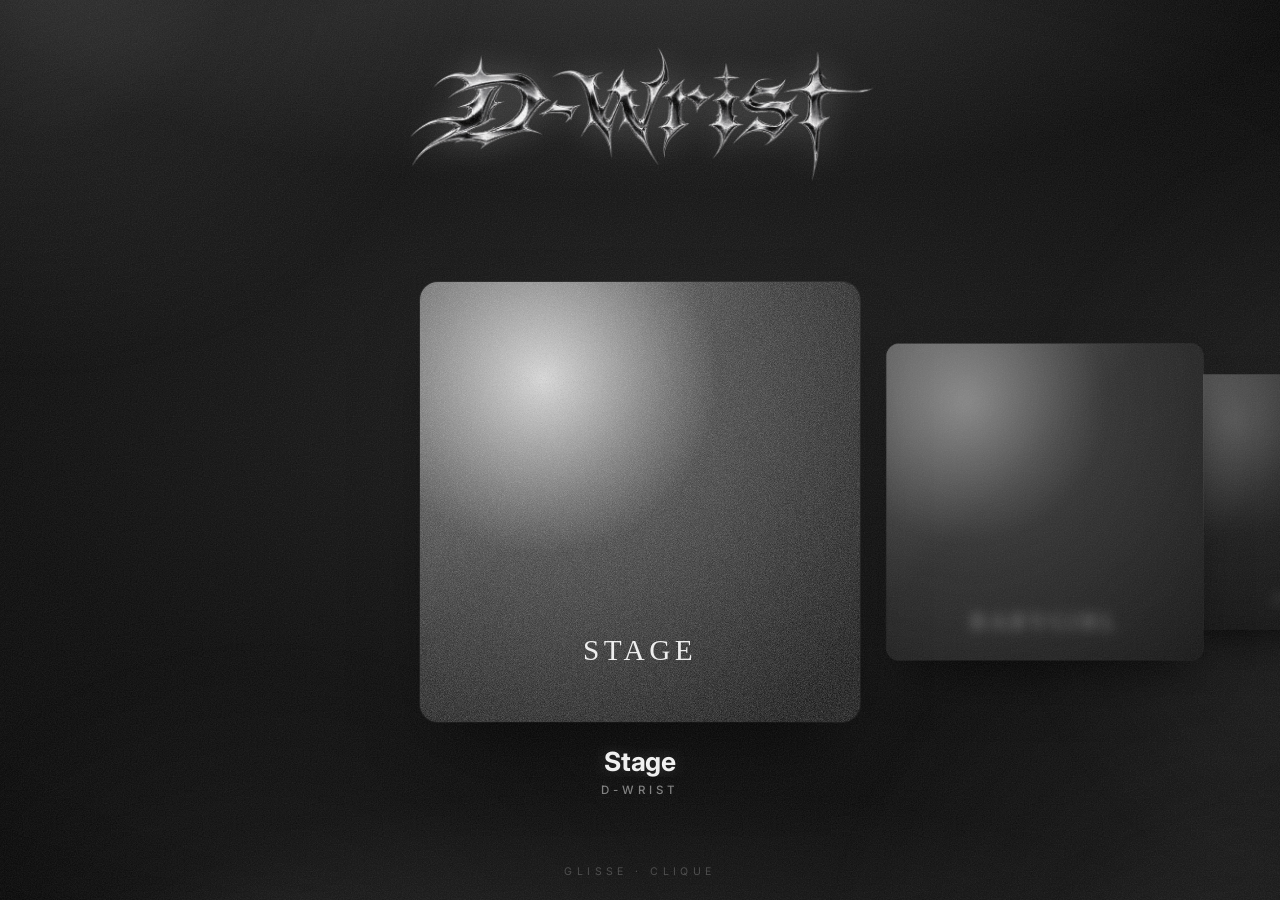
==== index.html @ cf355183 "Site D-wrist : bibliothèque musicale + studio paroles - Carrousel de covers (swipe, drag, molette, c" ====
<!DOCTYPE html>
<html lang="fr">
<head>
  <meta charset="UTF-8">
  <meta name="viewport" content="width=device-width, initial-scale=1, viewport-fit=cover">
  <meta name="theme-color" content="#060606">
  <meta name="description" content="D-wrist — bibliothèque de morceaux.">
  <title>D-wrist</title>

  <!-- Polices : Inter (texte courant) + UnifrakturMaguntia (logo gothique) -->
  <link rel="preconnect" href="https://fonts.googleapis.com">
  <link rel="preconnect" href="https://fonts.gstatic.com" crossorigin>
  <link href="https://fonts.googleapis.com/css2?family=Inter:wght@400;500;600;700;800&family=UnifrakturMaguntia&display=swap" rel="stylesheet">

  <link rel="stylesheet" href="style.css">
</head>
<body>

  <!-- ===== Couches d'ambiance (décor, non interactives) ===== -->
  <div class="ambiance" aria-hidden="true">
    <div class="light light--1"></div>
    <div class="light light--2"></div>
    <div class="light light--3"></div>
    <div class="light light--4"></div>
  </div>
  <!-- Fond flouté de la cover en cours (visible sur la page musique) -->
  <div class="backdrop" aria-hidden="true"><img id="backdropImg" alt=""></div>

  <!-- ===== Vue ACCUEIL : logo + carrousel ===== -->
  <main id="home" class="view view--home">
    <header class="logo">
      <a href="#" class="logo-link" aria-label="D-wrist — accueil">
        <!-- Si assets/logo.png existe, il s'affiche et remplace le texte.
             Sinon l'image se supprime d'elle-même et le texte chromé reste. -->
        <img class="logo-img" src="assets/logo.png" alt="D-wrist"
             onload="this.closest('.logo').classList.add('has-img')"
             onerror="this.remove()">
        <span class="logo-text" data-text="D-wrist">D-wrist</span>
      </a>
    </header>

    <section class="carousel" id="carousel" tabindex="0"
             aria-roledescription="carrousel" aria-label="Morceaux de D-wrist">
      <div class="carousel-track" id="carouselTrack"></div>
    </section>

    <div class="caption" id="caption" aria-live="polite">
      <h2 class="caption-title" id="captionTitle"></h2>
      <p class="caption-artist" id="captionArtist">D-wrist</p>
    </div>

    <p class="hint" id="hint">glisse&nbsp;·&nbsp;clique</p>
  </main>

  <!-- ===== Vue MUSIQUE : lecteur + paroles ===== -->
  <section id="player" class="view view--player" aria-label="Lecteur" hidden>
    <header class="topbar">
      <button class="back-btn" id="backBtn" type="button" aria-label="Retour à la bibliothèque">
        <svg viewBox="0 0 24 24" aria-hidden="true"><path d="M15 5l-7 7 7 7"/></svg>
      </button>
      <div class="now" id="playerHead">
        <img class="player-cover" id="playerCover" alt="">
        <h1 class="now-text" id="playerMeta">
          <span class="now-title" id="playerTitle"></span>
          <span class="now-sep">&nbsp;—&nbsp;</span>
          <span class="now-artist" id="playerArtist">D-wrist</span>
        </h1>
      </div>
    </header>

    <div class="lyrics" id="lyrics">
      <div class="lyrics-inner" id="lyricsInner"></div>
    </div>

    <footer class="controls" id="controls">
      <div class="progress" id="progress" role="slider" tabindex="0"
           aria-label="Position de lecture" aria-valuemin="0" aria-valuemax="100" aria-valuenow="0">
        <div class="progress-rail"><div class="progress-fill" id="progressFill"></div></div>
        <div class="progress-thumb-wrap" id="progressThumb"><span class="progress-thumb"></span></div>
      </div>
      <div class="times">
        <span id="timeCurrent">0:00</span>
        <span id="timeTotal">0:00</span>
      </div>
      <div class="buttons">
        <button class="ctrl" id="prevBtn" type="button" aria-label="Morceau précédent">
          <svg viewBox="0 0 24 24" aria-hidden="true"><path d="M6 5h2.2v14H6z"/><path d="M19 6.3v11.4a1 1 0 0 1-1.55.83l-8.1-5.7a1.04 1.04 0 0 1 0-1.66l8.1-5.7A1 1 0 0 1 19 6.3z"/></svg>
        </button>
        <button class="ctrl ctrl--play" id="playBtn" type="button" aria-label="Lecture">
          <svg class="i-play" viewBox="0 0 24 24" aria-hidden="true"><path d="M8 5.6v12.8a1 1 0 0 0 1.53.85l10.2-6.4a1 1 0 0 0 0-1.7L9.53 4.75A1 1 0 0 0 8 5.6z"/></svg>
          <svg class="i-pause" viewBox="0 0 24 24" aria-hidden="true"><rect x="6" y="5" width="4.2" height="14" rx="1.2"/><rect x="13.8" y="5" width="4.2" height="14" rx="1.2"/></svg>
        </button>
        <button class="ctrl" id="nextBtn" type="button" aria-label="Morceau suivant">
          <svg viewBox="0 0 24 24" aria-hidden="true"><path d="M15.8 5H18v14h-2.2z"/><path d="M5 6.3v11.4a1 1 0 0 0 1.55.83l8.1-5.7a1.04 1.04 0 0 0 0-1.66l-8.1-5.7A1 1 0 0 0 5 6.3z"/></svg>
        </button>
      </div>
    </footer>
  </section>

  <!-- Vignettage + grain argentique par-dessus tout -->
  <div class="vignette" aria-hidden="true"></div>
  <div class="grain" aria-hidden="true"></div>

  <!-- Message temporaire (ex. fichier audio introuvable) -->
  <div class="toast" id="toast" role="status" aria-live="polite"></div>

  <!-- Un seul lecteur audio, qui ne précharge que les métadonnées -->
  <audio id="audio" preload="metadata"></audio>

  <!-- Données d'abord, puis le script principal (pas de fetch : marche en file://) -->
  <script src="tracks.js"></script>
  <script src="script.js"></script>
</body>
</html>
---- style.css ----
/* ==========================================================================
   D-wrist — Feuille de style
   Direction artistique : monochrome, brumeux, lo-fi, surexposé.
   Toutes les animations n'utilisent que transform / opacity (60 fps).
   ========================================================================== */

/* ---------- Variables ---------- */
:root {
  --ease: cubic-bezier(0.22, 1, 0.36, 1);

  --bg: #060606;
  --fg: #f4f4f4;
  --fg-soft: rgba(244, 244, 244, 0.72);
  --muted: rgba(244, 244, 244, 0.5);
  --faint: rgba(244, 244, 244, 0.24);

  --cover-radius: 14px;
  /* Taille et position des covers : recalculées en JS selon l'espace
     réellement libre entre le logo et le bas de l'écran */
  --cover-size: 300px;
  --center-y: 50%;
  --caption-y: calc(50% + 170px);

  --safe-t: env(safe-area-inset-top, 0px);
  --safe-b: env(safe-area-inset-bottom, 0px);
  --safe-l: env(safe-area-inset-left, 0px);
  --safe-r: env(safe-area-inset-right, 0px);

  --font-sans: "Inter", system-ui, -apple-system, "Segoe UI", Roboto, sans-serif;
  --font-goth: "UnifrakturMaguntia", "Old English Text MT", "Times New Roman", serif;
}

/* ---------- Reset ---------- */
*, *::before, *::after { box-sizing: border-box; }
* { margin: 0; padding: 0; }
[hidden] { display: none !important; }

html { background: var(--bg); color-scheme: dark; height: 100%; }

body {
  position: fixed;               /* évite le rebond élastique sur iOS */
  inset: 0;
  overflow: hidden;
  font-family: var(--font-sans);
  color: var(--fg);
  /* Dégradé radial sombre : cœur gris, bords quasi noirs */
  background:
    radial-gradient(120% 90% at 50% 42%, #1d1d1d 0%, #0d0d0d 45%, #040404 100%);
  -webkit-font-smoothing: antialiased;
  -webkit-tap-highlight-color: transparent;
  -webkit-user-select: none;
  user-select: none;
}

button {
  font: inherit;
  color: inherit;
  background: none;
  border: 0;
  cursor: pointer;
}

:focus { outline: none; }
:focus-visible { outline: 1px solid rgba(255, 255, 255, 0.6); outline-offset: 4px; }

/* ==========================================================================
   AMBIANCE : lumières diffuses, fond de cover, vignettage, grain
   ========================================================================== */

.ambiance {
  position: fixed;
  inset: 0;
  z-index: 0;
  overflow: hidden;
  pointer-events: none;
}

/* Voile « surexposé » en haut et en bas, comme une photo brûlée */
.ambiance::before {
  content: "";
  position: absolute;
  inset: 0;
  background:
    radial-gradient(80% 45% at 50% -10%, rgba(255, 255, 255, 0.16), transparent 70%),
    radial-gradient(70% 35% at 50% 112%, rgba(255, 255, 255, 0.09), transparent 70%);
}

/* Taches de lumière blanche sur les bords (dégradés, pas de filtre = léger) */
.light {
  position: absolute;
  width: 70vmax;
  height: 70vmax;
  border-radius: 50%;
  background: radial-gradient(closest-side,
    rgba(255, 255, 255, 0.2),
    rgba(255, 255, 255, 0.06) 45%,
    transparent 100%);
  will-change: transform;
  animation: drift 26s ease-in-out infinite alternate;
}
.light--1 { top: -40vmax; left: -32vmax; }
.light--2 { top: 8%;  right: -46vmax; opacity: 0.75; animation-duration: 32s; animation-delay: -8s; }
.light--3 { bottom: -48vmax; left: -14vmax; opacity: 0.55; animation-duration: 38s; animation-delay: -16s; }
.light--4 { bottom: -42vmax; right: -32vmax; opacity: 0.7; animation-duration: 29s; animation-delay: -4s; }

@keyframes drift {
  0%   { transform: translate3d(0, 0, 0) scale(1); }
  50%  { transform: translate3d(4vmax, 3vmax, 0) scale(1.08); }
  100% { transform: translate3d(-3vmax, 5vmax, 0) scale(0.94); }
}

/* Fond : cover du morceau en cours, en noir & blanc et très floutée */
.backdrop {
  position: fixed;
  inset: -12%;
  z-index: 1;
  opacity: 0;
  pointer-events: none;
  will-change: opacity;
  transition: opacity 1.1s var(--ease);
}
.backdrop img {
  width: 100%;
  height: 100%;
  object-fit: cover;
  filter: grayscale(1) blur(50px) brightness(0.5) contrast(1.2);
}
body.is-player .backdrop { opacity: 0.75; }

/* Vignettage léger */
.vignette {
  position: fixed;
  inset: 0;
  z-index: 45;
  pointer-events: none;
  background: radial-gradient(ellipse 120% 95% at 50% 50%,
    transparent 55%,
    rgba(0, 0, 0, 0.5) 84%,
    rgba(0, 0, 0, 0.85) 100%);
}

/* Grain argentique : bruit SVG feTurbulence en mosaïque, qui « saute »
   de position 10 fois par seconde (transform uniquement). */
.grain {
  position: fixed;
  inset: -160px;
  z-index: 50;
  pointer-events: none;
  opacity: 0.12;
  background-image: url("data:image/svg+xml,%3Csvg xmlns='http://www.w3.org/2000/svg' width='180' height='180'%3E%3Cfilter id='n'%3E%3CfeTurbulence type='fractalNoise' baseFrequency='0.85' numOctaves='3' stitchTiles='stitch'/%3E%3CfeColorMatrix type='saturate' values='0'/%3E%3C/filter%3E%3Crect width='100%25' height='100%25' filter='url(%23n)'/%3E%3C/svg%3E");
  background-size: 180px 180px;
  will-change: transform;
  animation: grain 1s steps(1) infinite;
}

@keyframes grain {
  0%   { transform: translate3d(0, 0, 0); }
  10%  { transform: translate3d(-42px, 28px, 0); }
  20%  { transform: translate3d(61px, -33px, 0); }
  30%  { transform: translate3d(-17px, 71px, 0); }
  40%  { transform: translate3d(88px, 12px, 0); }
  50%  { transform: translate3d(-66px, -54px, 0); }
  60%  { transform: translate3d(23px, 47px, 0); }
  70%  { transform: translate3d(-91px, 6px, 0); }
  80%  { transform: translate3d(39px, -79px, 0); }
  90%  { transform: translate3d(-8px, -21px, 0); }
  100% { transform: translate3d(0, 0, 0); }
}

/* ==========================================================================
   VUES
   ========================================================================== */

.view {
  position: fixed;
  inset: 0;
  z-index: 10;
}

/* ---------- Logo ---------- */
.logo {
  position: absolute;
  top: calc(var(--safe-t) + clamp(14px, 4vh, 44px));
  left: 0;
  right: 0;
  z-index: 3;
  display: flex;
  justify-content: center;
  pointer-events: none;
}

.logo-link {
  display: inline-block;
  pointer-events: auto;
  text-decoration: none;
}

.logo-img {
  display: none;               /* visible seulement une fois chargée */
  width: min(78vw, 480px);     /* logo large (3:1) → on fixe la largeur */
  height: auto;
  max-height: 18vh;           /* petits écrans / paysage : on limite la hauteur */
  object-fit: contain;
  filter: drop-shadow(0 0 16px rgba(255, 255, 255, 0.22));
}
.logo.has-img .logo-img { display: block; }
.logo.has-img .logo-text { display: none; }

/* Texte gothique chromé */
.logo-text {
  position: relative;
  display: inline-block;
  padding: 0 0.08em;
  font-family: var(--font-goth);
  font-size: clamp(2.6rem, min(15vw, 13vh), 6.8rem);
  font-weight: 400;
  line-height: 1.05;
  letter-spacing: 0.01em;
  /* Dégradé métallique : blanc → gris → ligne d'horizon sombre → reflet */
  background: linear-gradient(180deg,
    #ffffff 0%,
    #e9e9e9 20%,
    #9a9a9a 42%,
    #2a2a2a 50%,
    #6f6f6f 56%,
    #d6d6d6 68%,
    #ffffff 80%,
    #8c8c8c 100%);
  -webkit-background-clip: text;
  background-clip: text;
  color: transparent;
  -webkit-text-stroke: 0.6px rgba(255, 255, 255, 0.28);
  /* Lueur blanche + petite ombre portée (filtres statiques) */
  filter:
    drop-shadow(0 0 14px rgba(255, 255, 255, 0.3))
    drop-shadow(0 2px 1px rgba(0, 0, 0, 0.7));
}

/* Reflet lumineux qui balaie le chrome de temps en temps */
.logo-text::after {
  content: attr(data-text);
  position: absolute;
  inset: 0;
  padding: inherit;
  background: linear-gradient(105deg,
    transparent 38%,
    rgba(255, 255, 255, 0.95) 50%,
    transparent 62%);
  background-size: 300% 100%;
  background-position: 150% 0;
  -webkit-background-clip: text;
  background-clip: text;
  color: transparent;
  -webkit-text-stroke: 0;
  animation: shine 7s var(--ease) infinite;
}

@keyframes shine {
  0%, 68% { background-position: 150% 0; }
  100%    { background-position: -50% 0; }
}

/* ---------- Carrousel ---------- */
.carousel {
  position: absolute;
  inset: 0;
  z-index: 2;
  overflow: hidden;
  touch-action: pan-y;         /* on gère le glissement horizontal nous-mêmes */
  cursor: grab;
}
.carousel.is-dragging { cursor: grabbing; }

.carousel-track { position: absolute; inset: 0; }

.c-item {
  position: absolute;
  left: 50%;
  top: var(--center-y);
  width: var(--cover-size);
  height: var(--cover-size);
  margin-left: calc(var(--cover-size) / -2);
  margin-top: calc(var(--cover-size) / -2);
  transform-origin: 50% 50%;
  will-change: transform, opacity;
}

.c-cover {
  position: relative;
  width: 100%;
  height: 100%;
  overflow: hidden;
  border-radius: var(--cover-radius);
  background: #111;
  box-shadow:
    0 40px 70px -30px rgba(0, 0, 0, 0.95),
    0 0 0 1px rgba(255, 255, 255, 0.07);
  transform: translateZ(0);
}

/* Reflet « verre » subtil sur chaque cover */
.c-cover::after {
  content: "";
  position: absolute;
  inset: 0;
  background: linear-gradient(135deg, rgba(255, 255, 255, 0.16), transparent 42%);
  pointer-events: none;
}

.c-img {
  position: absolute;
  inset: 0;
  width: 100%;
  height: 100%;
  object-fit: cover;
  pointer-events: none;
  -webkit-user-drag: none;
}

/* Copie floutée une seule fois (filtre statique) : on joue uniquement
   sur son opacité pour flouter les covers latérales → très fluide. */
.c-img--blur {
  opacity: 0;
  filter: blur(7px) brightness(0.85);
  transform: scale(1.12);
}

/* Voile noir pour assombrir les covers latérales */
.c-shade {
  position: absolute;
  inset: 0;
  background: #000;
  opacity: 0;
}

.c-item.is-active .c-cover { cursor: pointer; }

/* Titre sous la cover active */
.caption {
  position: absolute;
  left: 0;
  right: 0;
  top: var(--caption-y);
  z-index: 3;
  padding: 0 24px;
  text-align: center;
  pointer-events: none;
}

.caption-title {
  overflow: hidden;
  font-size: clamp(1.15rem, 4.8vw, 1.65rem);
  font-weight: 700;
  letter-spacing: -0.01em;
  white-space: nowrap;
  text-overflow: ellipsis;
  text-shadow: 0 0 18px rgba(255, 255, 255, 0.18);
}

.caption-artist {
  margin-top: 6px;
  font-size: 0.72rem;
  font-weight: 500;
  letter-spacing: 0.34em;
  text-transform: uppercase;
  color: var(--muted);
}

.hint {
  position: absolute;
  left: 0;
  right: 0;
  bottom: calc(var(--safe-b) + 22px);
  z-index: 3;
  text-align: center;
  font-size: 0.66rem;
  letter-spacing: 0.42em;
  text-transform: uppercase;
  color: var(--faint);
  pointer-events: none;
  transition: opacity 0.9s var(--ease);
}
.hint.is-hidden { opacity: 0; }

.carousel-empty {
  position: absolute;
  inset: 0;
  display: grid;
  place-items: center;
  color: var(--muted);
}

/* ---------- Image « fantôme » de la transition FLIP ---------- */
.flip-ghost {
  position: fixed;
  z-index: 40;
  margin: 0;
  object-fit: cover;
  transform-origin: 0 0;
  pointer-events: none;
  will-change: transform;
  box-shadow: 0 30px 60px -25px rgba(0, 0, 0, 0.9);
}

/* ==========================================================================
   PAGE MUSIQUE
   ========================================================================== */

.view--player {
  display: flex;
  flex-direction: column;
  padding: var(--safe-t) var(--safe-r) var(--safe-b) var(--safe-l);
}

.topbar,
.lyrics,
.controls {
  width: 100%;
  max-width: 780px;
  margin: 0 auto;
}

/* ---------- En-tête ---------- */
.topbar {
  display: flex;
  flex-shrink: 0;
  align-items: center;
  gap: 14px;
  padding: 14px 18px 10px;
}

.back-btn {
  display: grid;
  flex-shrink: 0;
  place-items: center;
  width: 42px;
  height: 42px;
  border-radius: 50%;
  background: rgba(255, 255, 255, 0.06);
  box-shadow: inset 0 0 0 1px rgba(255, 255, 255, 0.1);
  transition: transform 0.45s var(--ease), opacity 0.3s var(--ease);
}
.back-btn svg {
  width: 20px;
  height: 20px;
  fill: none;
  stroke: currentColor;
  stroke-width: 2;
  stroke-linecap: round;
  stroke-linejoin: round;
}
.back-btn:active { transform: scale(0.88); }

.now {
  display: flex;
  flex: 1;
  align-items: center;
  gap: 12px;
  min-width: 0;
}

.player-cover {
  flex-shrink: 0;
  width: 54px;
  height: 54px;
  border-radius: 8px;
  object-fit: cover;
  background: #111;
  box-shadow:
    0 10px 30px -10px rgba(0, 0, 0, 0.9),
    0 0 0 1px rgba(255, 255, 255, 0.08);
}

.now-text {
  display: flex;
  min-width: 0;
  font-size: 0.98rem;
  font-weight: 600;
  white-space: nowrap;
}
.now-title { overflow: hidden; text-overflow: ellipsis; }
.now-sep,
.now-artist { flex-shrink: 0; font-weight: 500; color: var(--muted); }

/* ---------- Paroles ---------- */
.lyrics {
  position: relative;          /* référence pour offsetTop des lignes */
  flex: 1;
  min-height: 0;
  padding: 0 24px;
  overflow-y: auto;
  overscroll-behavior: contain;
  scrollbar-width: none;
  -webkit-mask-image: linear-gradient(to bottom, transparent 0, #000 14%, #000 80%, transparent 100%);
  mask-image: linear-gradient(to bottom, transparent 0, #000 14%, #000 80%, transparent 100%);
}
.lyrics::-webkit-scrollbar { display: none; }

.lyrics-inner { padding: 9vh 0 46vh; }

.lyric {
  padding: 0.3em 0;
  font-size: clamp(1.5rem, 6.4vw, 2.4rem);
  font-weight: 800;
  line-height: 1.22;
  letter-spacing: -0.02em;
  color: #fff;
  opacity: 0.36;                /* à venir : gris */
  transform: scale(0.94);
  transform-origin: 0 50%;
  cursor: pointer;
  transition:
    opacity 0.55s var(--ease),
    transform 0.7s var(--ease);
}
.lyric.is-past   { opacity: 0.14; }                 /* passées : très estompées */
.lyric.is-active {                                  /* en cours : blanche, nette, grande */
  opacity: 1;
  transform: scale(1);
  text-shadow: 0 0 26px rgba(255, 255, 255, 0.32);
}
.lyric.is-gap { font-size: clamp(1.2rem, 5vw, 1.8rem); letter-spacing: 0.2em; }

@media (hover: hover) {
  .lyric:not(.is-active):hover { opacity: 0.7; }
}

/* Pas de paroles */
.lyrics.is-empty {
  -webkit-mask-image: none;
  mask-image: none;
}
.lyrics.is-empty .lyrics-inner {
  display: grid;
  place-items: center;
  height: 100%;
  padding: 0;
}
.lyrics-empty {
  font-family: var(--font-goth);
  font-size: clamp(1.7rem, 7vw, 2.6rem);
  text-align: center;
  background: linear-gradient(180deg, #fff 0%, #bdbdbd 45%, #4a4a4a 55%, #e6e6e6 80%);
  -webkit-background-clip: text;
  background-clip: text;
  color: transparent;
  opacity: 0.7;
  animation: breathe 4s ease-in-out infinite;
}
@keyframes breathe {
  0%, 100% { opacity: 0.45; }
  50%      { opacity: 0.8; }
}

/* ---------- Contrôles ---------- */
.controls {
  flex-shrink: 0;
  padding: 10px 24px 22px;
}

.progress {
  position: relative;
  height: 22px;
  cursor: pointer;
  touch-action: none;
}

.progress-rail {
  position: absolute;
  left: 0;
  right: 0;
  top: 50%;
  height: 4px;
  margin-top: -2px;
  overflow: hidden;
  border-radius: 4px;
  background: rgba(255, 255, 255, 0.14);
}

.progress-fill {
  position: absolute;
  inset: 0;
  background: linear-gradient(90deg, #8a8a8a, #ffffff);
  transform: scaleX(0);
  transform-origin: 0 50%;
}

/* La « poignée » est dans un conteneur pleine largeur qu'on translate
   en % de sa propre largeur → uniquement du transform. */
.progress-thumb-wrap {
  position: absolute;
  inset: 0;
  pointer-events: none;
  transform: translateX(0%);
}
.progress-thumb {
  position: absolute;
  left: -6px;
  top: 50%;
  width: 12px;
  height: 12px;
  margin-top: -6px;
  border-radius: 50%;
  background: #fff;
  box-shadow: 0 0 12px rgba(255, 255, 255, 0.55);
  transform: scale(0.75);
  transition: transform 0.35s var(--ease);
}
.progress:hover .progress-thumb,
.progress.is-seeking .progress-thumb { transform: scale(1.15); }

.times {
  display: flex;
  justify-content: space-between;
  margin-top: 4px;
  font-size: 0.72rem;
  font-variant-numeric: tabular-nums;
  color: var(--muted);
}

.buttons {
  display: flex;
  align-items: center;
  justify-content: center;
  gap: clamp(26px, 9vw, 44px);
  margin-top: 8px;
}

.ctrl {
  position: relative;
  display: grid;
  place-items: center;
  width: 48px;
  height: 48px;
  border-radius: 50%;
  color: var(--fg);
  transition: transform 0.4s var(--ease), opacity 0.3s var(--ease);
}
.ctrl svg { width: 26px; height: 26px; fill: currentColor; }
.ctrl:active { transform: scale(0.86); }

/* Bouton lecture : disque chromé */
.ctrl--play {
  width: 68px;
  height: 68px;
  color: #0a0a0a;
  background: linear-gradient(180deg, #ffffff 0%, #d9d9d9 48%, #9d9d9d 52%, #efefef 100%);
  box-shadow:
    0 0 28px rgba(255, 255, 255, 0.22),
    inset 0 1px 0 rgba(255, 255, 255, 0.9),
    0 12px 30px -12px rgba(0, 0, 0, 0.9);
}
.ctrl--play svg {
  position: absolute;
  width: 28px;
  height: 28px;
  transition: opacity 0.3s var(--ease), transform 0.45s var(--ease);
}
.ctrl--play .i-pause { opacity: 0; transform: scale(0.6); }
.ctrl--play.is-playing .i-play  { opacity: 0; transform: scale(0.6); }
.ctrl--play.is-playing .i-pause { opacity: 1; transform: scale(1); }

/* ---------- Toast ---------- */
.toast {
  position: fixed;
  left: 50%;
  bottom: calc(var(--safe-b) + 150px);
  z-index: 60;
  max-width: calc(100% - 32px);
  padding: 10px 16px;
  border-radius: 999px;
  background: rgba(18, 18, 18, 0.88);
  box-shadow: inset 0 0 0 1px rgba(255, 255, 255, 0.12);
  font-size: 0.8rem;
  color: var(--fg-soft);
  text-align: center;
  opacity: 0;
  pointer-events: none;
  transform: translate(-50%, 12px);
  transition: opacity 0.4s var(--ease), transform 0.55s var(--ease);
}
.toast.is-visible { opacity: 1; transform: translate(-50%, 0); }

/* ==========================================================================
   RESPONSIVE (mobile d'abord → on agrandit ensuite)
   ========================================================================== */

@media (min-width: 768px) {
  :root { --cover-radius: 18px; }

  .topbar { gap: 18px; padding: 26px 32px 14px; }
  .player-cover { width: 72px; height: 72px; border-radius: 10px; }
  .now-text { font-size: 1.12rem; }

  .lyrics { padding: 0 32px; }
  .lyric { font-size: clamp(2rem, 3.6vw, 2.75rem); }

  .controls { padding: 14px 32px 30px; }
}

@media (max-height: 560px) {
  .lyrics-inner { padding-top: 4vh; }
  .buttons { margin-top: 2px; }
  .ctrl--play { width: 56px; height: 56px; }
}

/* Respect du réglage « réduire les animations » */
@media (prefers-reduced-motion: reduce) {
  .light,
  .grain,
  .logo-text::after,
  .lyrics-empty { animation: none; }
}
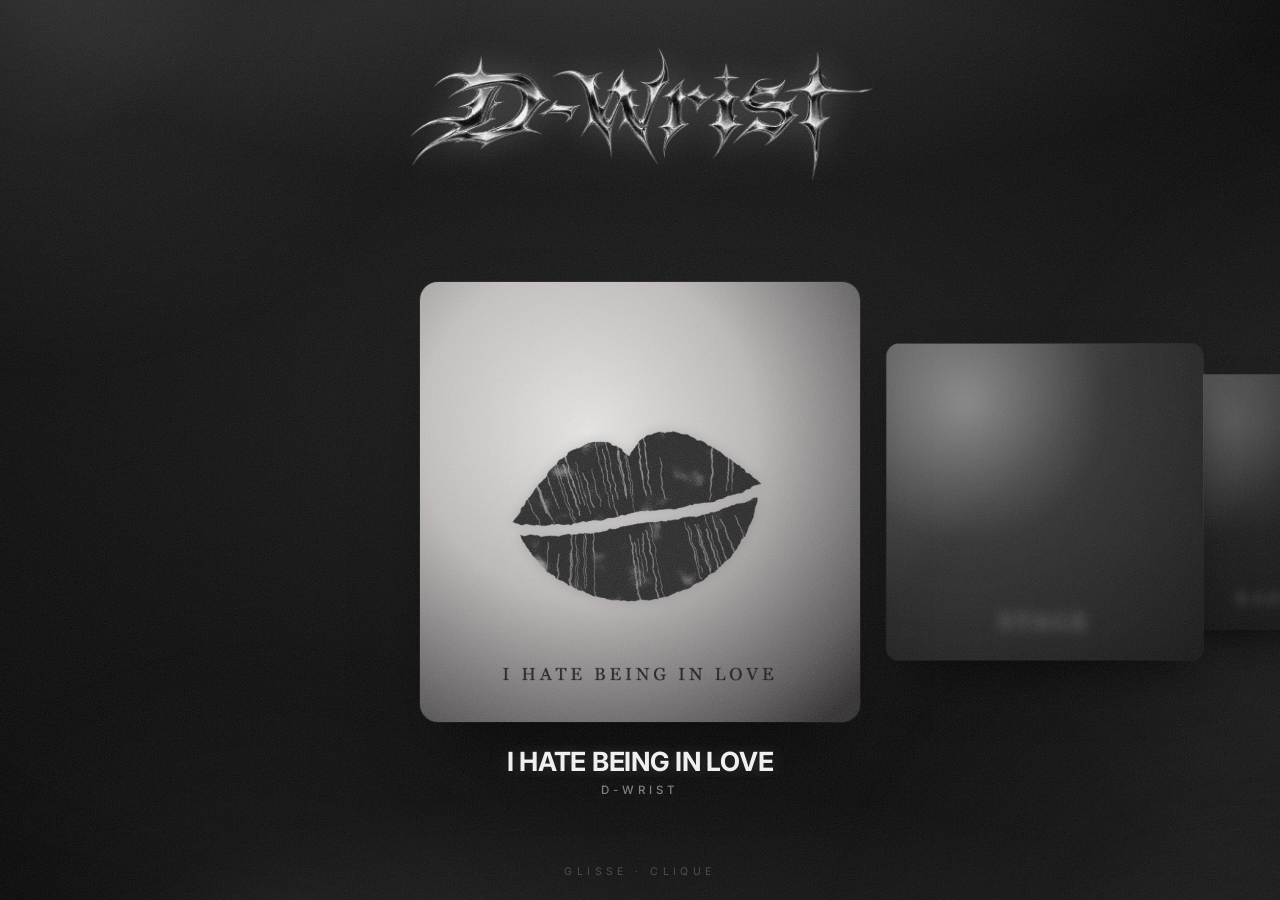
==== commit 37a9c8b0: "Ambiance Lipstick noir et cover pour I HATE BEING IN LOVE Co-Authored-By: Claude Opus 5.5 <noreply@a" ====
--- a/index.html
+++ b/index.html
@@ -25,6 +25,8 @@
   </div>
   <!-- Fond flouté de la cover en cours (visible sur la page musique) -->
   <div class="backdrop" aria-hidden="true"><img id="backdropImg" alt=""></div>
+  <!-- Ambiance propre au morceau (champ « mood » dans tracks.js) -->
+  <div class="mood" aria-hidden="true"></div>
 
   <!-- ===== Vue ACCUEIL : logo + carrousel ===== -->
   <main id="home" class="view view--home">
--- a/style.css
+++ b/style.css
@@ -704,9 +704,63 @@
   .ctrl--play { width: 56px; height: 56px; }
 }
 
+/* ==========================================================================
+   AMBIANCES PAR MORCEAU (champ « mood » dans tracks.js)
+   Le JS pose data-mood sur <body> ; tout ne s'applique que sur la page musique.
+   ========================================================================== */
+
+.ambiance { transition: opacity 1.1s var(--ease); }
+
+.mood {
+  position: fixed;
+  inset: 0;
+  z-index: 2;               /* au-dessus du fond, sous le lecteur */
+  pointer-events: none;
+  opacity: 0;
+  transition: opacity 1.1s var(--ease);
+}
+body.is-player[data-mood] .mood { opacity: 1; }
+
+/* Deux grosses lueurs qui dérivent lentement (même mouvement que .light) */
+.mood::before,
+.mood::after {
+  content: "";
+  position: absolute;
+  width: 95vmax;
+  height: 95vmax;
+  border-radius: 50%;
+  will-change: transform;
+  animation: drift 30s ease-in-out infinite alternate;
+}
+.mood::before { left: -30vmax; bottom: -54vmax; }
+.mood::after  { right: -55vmax; top: -64vmax; animation-duration: 36s; animation-delay: -10s; }
+
+/* ---------- Lipstick noir : noir profond, lueur bordeaux ---------- */
+body.is-player[data-mood="lipstick"] .ambiance { opacity: 0.12; }
+body.is-player[data-mood="lipstick"] .backdrop { opacity: 0.1; }
+/* Voile presque noir qui éteint le dégradé gris du fond */
+[data-mood="lipstick"] .mood { background: rgba(7, 3, 4, 0.9); }
+[data-mood="lipstick"] .mood::before {
+  background: radial-gradient(closest-side,
+    rgba(165, 14, 34, 0.85), rgba(100, 8, 22, 0.32) 50%, transparent 100%);
+}
+[data-mood="lipstick"] .mood::after {
+  background: radial-gradient(closest-side,
+    rgba(120, 10, 26, 0.4), rgba(80, 6, 16, 0.12) 50%, transparent 100%);
+}
+[data-mood="lipstick"] .lyric.is-past { color: #e8b9bf; }
+[data-mood="lipstick"] .lyric.is-active { text-shadow: 0 0 26px rgba(210, 30, 55, 0.6); }
+[data-mood="lipstick"] .progress-fill { background: linear-gradient(90deg, #5a0b16, #f3e6e7); }
+[data-mood="lipstick"] .ctrl--play { box-shadow:
+    0 0 28px rgba(200, 30, 50, 0.35),
+    inset 0 1px 0 rgba(255, 255, 255, 0.9),
+    0 12px 30px -12px rgba(0, 0, 0, 0.9); }
+
 /* Respect du réglage « réduire les animations » */
 @media (prefers-reduced-motion: reduce) {
   .light,
+  .mood::before,
+  .mood::after,
   .grain,
   .logo-text::after,
   .lyrics-empty { animation: none; }
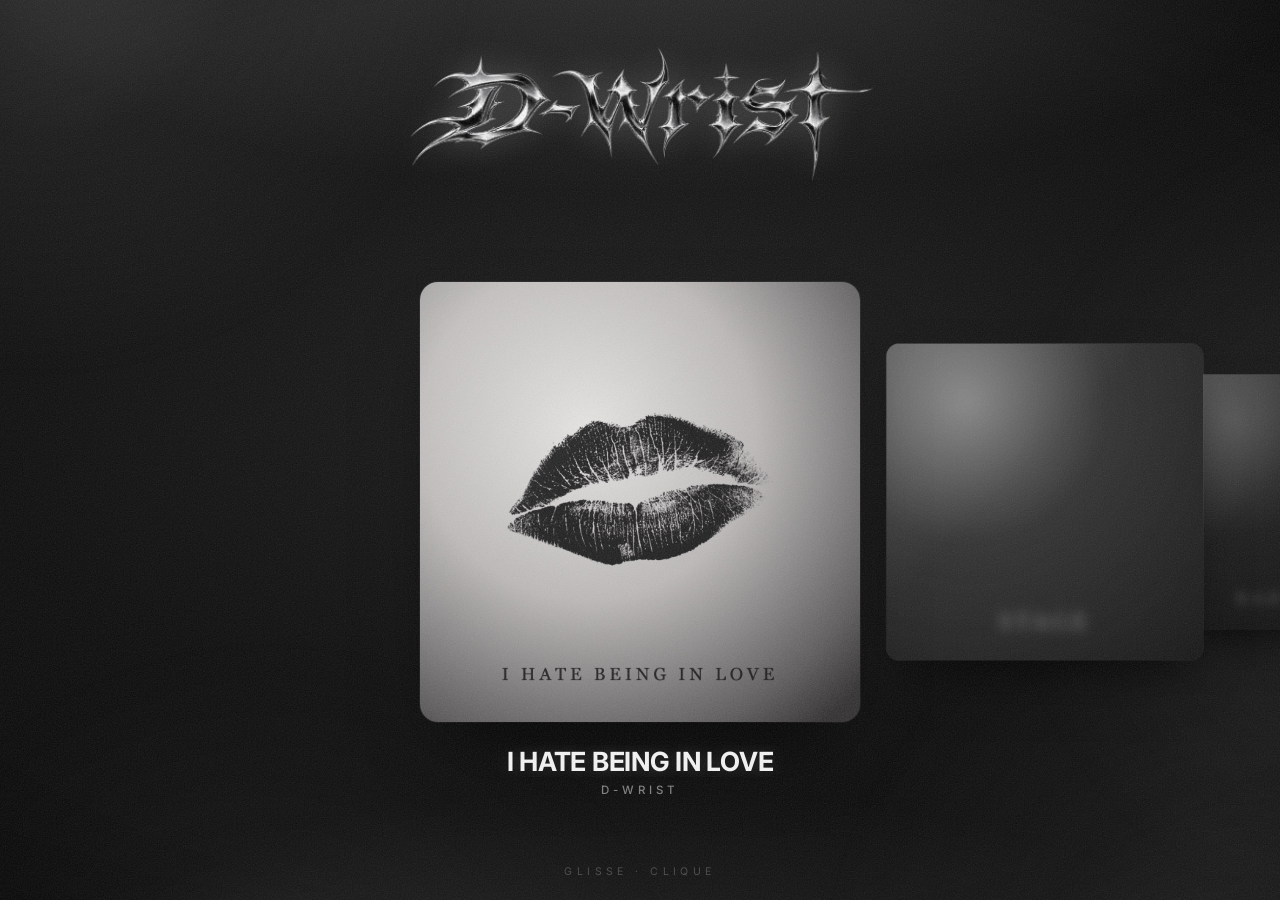
==== commit 44af6d46: "Ambiance Stage : projecteurs, flashs, finale Heaven & Hell et scintillements diamants Co-Authored-By" ====
--- a/index.html
+++ b/index.html
@@ -26,7 +26,19 @@
   <!-- Fond flouté de la cover en cours (visible sur la page musique) -->
   <div class="backdrop" aria-hidden="true"><img id="backdropImg" alt=""></div>
   <!-- Ambiance propre au morceau (champ « mood » dans tracks.js) -->
-  <div class="mood" aria-hidden="true"></div>
+  <div class="mood" aria-hidden="true">
+    <!-- « stage » : projecteurs, fumée et flashs (créés en JS) -->
+    <div class="rig">
+      <div class="bw"><div class="beam beam--1"></div></div>
+      <div class="bw"><div class="beam beam--2"></div></div>
+      <div class="bw"><div class="beam beam--3"></div></div>
+      <div class="bw"><div class="beam beam--4"></div></div>
+    </div>
+    <div class="smoke"></div>
+    <div class="flashes" id="flashes"></div>
+    <div class="bloom" id="bloom"></div>
+    <div class="stage-scrim"></div>
+  </div>
 
   <!-- ===== Vue ACCUEIL : logo + carrousel ===== -->
   <main id="home" class="view view--home">
@@ -100,6 +112,8 @@
   </section>
 
   <!-- Vignettage + grain argentique par-dessus tout -->
+  <!-- Scintillements « diamants » (au-dessus des paroles) -->
+  <div class="sparkles" id="sparkles" aria-hidden="true"></div>
   <div class="vignette" aria-hidden="true"></div>
   <div class="grain" aria-hidden="true"></div>
 
--- a/style.css
+++ b/style.css
@@ -756,11 +756,228 @@
     inset 0 1px 0 rgba(255, 255, 255, 0.9),
     0 12px 30px -12px rgba(0, 0, 0, 0.9); }
 
+/* ---------- Stage : projecteurs, fumée, flashs d'appareils photo ----------
+   Le JS pose data-stage sur <body> selon la ligne chantée :
+   dark    → intro, scène éteinte
+   flicker → 1er « J'walk on the stage » : un seul clignotement doux (l'annonce)
+   on      → 2e « J'walk on the stage » : tout s'allume, le jeu de lumières
+             (aléatoire, piloté en JS) et les flashs commencent
+   hell    → « Heaven & Hell » final : la lumière bascule au rouge
+   Tout reste discret : faisceaux fins qui s'éteignent avant le texte,
+   flashs seulement sur les bords et dans la « foule » en bas. */
+.rig,
+.smoke,
+.flashes,
+.bloom,
+.stage-scrim { display: none; }
+[data-mood="stage"] .rig,
+[data-mood="stage"] .smoke,
+[data-mood="stage"] .flashes,
+[data-mood="stage"] .bloom,
+[data-mood="stage"] .stage-scrim { display: block; }
+
+body.is-player[data-mood="stage"] .ambiance { opacity: 0.2; }
+body.is-player[data-mood="stage"] .backdrop { opacity: 0.2; }
+[data-mood="stage"] .mood { background: rgba(4, 4, 4, 0.85); }
+
+.rig { position: absolute; inset: 0; }
+
+/* Conteneur d'un projecteur : gère l'allumage (opacité) */
+.bw {
+  position: absolute;
+  inset: 0;
+  opacity: 0;
+  transition: opacity 0.6s var(--ease);
+}
+[data-stage="on"] .bw,
+[data-stage="hell"] .bw { opacity: 1; transition-duration: 0.35s; }
+
+/* Annonce : un seul clignotement, lent et doux, puis une veilleuse */
+[data-stage="flicker"] .bw { animation: announce 3.2s ease-in-out forwards; }
+@keyframes announce {
+  0%   { opacity: 0; }
+  40%  { opacity: 0.7; }
+  100% { opacity: 0.08; }
+}
+
+/* Faisceau : cône fin et flou, accroché en haut, qui balaie lentement.
+   Deux couches (blanche / rouge) pour passer au rouge en fondu. */
+.beam {
+  position: absolute;
+  top: -4vh;
+  width: 20vmax;
+  height: 66vh;
+  margin-left: -10vmax;
+  transform-origin: 50% 0;
+  clip-path: polygon(47% 0, 53% 0, 100% 100%, 0 100%);
+  filter: blur(7px);
+  will-change: transform;
+  animation: sweep 16s ease-in-out infinite alternate;
+}
+.beam::before,
+.beam::after {
+  content: "";
+  position: absolute;
+  inset: 0;
+  transition: opacity 1.6s var(--ease);
+}
+.beam::before {
+  background: linear-gradient(to bottom,
+    rgba(255, 255, 255, 0.85), rgba(255, 255, 255, 0.22) 50%, transparent 100%);
+}
+.beam::after {
+  opacity: 0;
+  background: linear-gradient(to bottom,
+    rgba(255, 45, 55, 0.9), rgba(200, 20, 30, 0.25) 50%, transparent 100%);
+}
+[data-stage="hell"] .beam::before { opacity: 0; }
+[data-stage="hell"] .beam::after  { opacity: 1; }
+
+.beam--1 { left: 10%; opacity: 0.5;  --a: -26deg; --b: -8deg; }
+.beam--2 { left: 34%; opacity: 0.32; --a: -14deg; --b: 8deg;  animation-duration: 21s; animation-delay: -7s; }
+.beam--3 { left: 66%; opacity: 0.32; --a: 12deg;  --b: -8deg; animation-duration: 19s; animation-delay: -3s; }
+.beam--4 { left: 90%; opacity: 0.5;  --a: 26deg;  --b: 8deg;  animation-duration: 18s; animation-delay: -12s; }
+
+@keyframes sweep {
+  from { transform: rotate(var(--a)); }
+  to   { transform: rotate(var(--b)); }
+}
+
+/* Fumée de scène au ras du sol (devient rouge sur « Heaven & Hell ») */
+.smoke {
+  position: absolute;
+  left: -20%;
+  right: -20%;
+  bottom: -8%;
+  height: 40%;
+  opacity: 0.45;
+  transition: opacity 1.2s var(--ease);
+  will-change: transform;
+  animation: drift 24s ease-in-out infinite alternate;
+}
+[data-stage="on"] .smoke,
+[data-stage="hell"] .smoke { opacity: 1; }
+.smoke::before,
+.smoke::after {
+  content: "";
+  position: absolute;
+  inset: 0;
+  transition: opacity 1.6s var(--ease);
+}
+.smoke::before {
+  background:
+    radial-gradient(45% 60% at 30% 100%, rgba(200, 200, 200, 0.14), transparent 75%),
+    radial-gradient(50% 55% at 75% 100%, rgba(200, 200, 200, 0.11), transparent 75%);
+}
+.smoke::after {
+  opacity: 0;
+  background:
+    radial-gradient(55% 70% at 30% 100%, rgba(200, 20, 30, 0.45), transparent 75%),
+    radial-gradient(60% 65% at 75% 100%, rgba(160, 12, 22, 0.38), transparent 75%);
+}
+[data-stage="hell"] .smoke::before { opacity: 0; }
+[data-stage="hell"] .smoke::after  { opacity: 1; }
+
+/* Éclair général quand tout s'allume */
+.bloom {
+  position: absolute;
+  inset: 0;
+  opacity: 0;
+  background: radial-gradient(90% 60% at 50% 0%, rgba(255, 255, 255, 0.5), transparent 75%);
+}
+
+.flashes { position: absolute; inset: 0; }
+
+/* Un flash : éclat bref + petite traînée horizontale (comme un objectif) */
+.flash {
+  position: absolute;
+  width: var(--s, 40px);
+  height: var(--s, 40px);
+  margin: calc(var(--s, 40px) / -2);
+  border-radius: 50%;
+  background: radial-gradient(closest-side,
+    #fff, rgba(255, 255, 255, 0.45) 22%, transparent 100%);
+  opacity: 0;
+  animation: flash 0.32s ease-out forwards;
+}
+.flash::after {
+  content: "";
+  position: absolute;
+  left: -60%;
+  right: -60%;
+  top: 50%;
+  height: 1px;
+  background: linear-gradient(90deg, transparent, rgba(255, 255, 255, 0.7), transparent);
+}
+@keyframes flash {
+  0%   { opacity: 0;   transform: scale(0.4); }
+  18%  { opacity: var(--o, 0.7); transform: scale(1); }
+  100% { opacity: 0;   transform: scale(1.1); }
+}
+
+/* Scintillement « diamant » : étoile à 4 branches + cœur lumineux,
+   légère irisation sur les branches comme la dispersion d'un diamant */
+.sparkles {
+  position: fixed;
+  inset: 0;
+  z-index: 41;
+  pointer-events: none;
+  overflow: hidden;
+}
+.glint {
+  position: absolute;
+  width: var(--s, 30px);
+  height: var(--s, 30px);
+  margin: calc(var(--s, 30px) / -2);
+  opacity: 0;
+  background: radial-gradient(closest-side,
+    #fff, rgba(255, 255, 255, 0.55) 14%, rgba(255, 255, 255, 0.08) 38%, transparent 60%);
+  animation: glint 0.75s ease-out forwards;
+}
+.glint::before,
+.glint::after {
+  content: "";
+  position: absolute;
+  left: 0;
+  top: 50%;
+  width: 100%;
+  height: 2px;
+  margin-top: -1px;
+  border-radius: 2px;
+  background: linear-gradient(90deg,
+    transparent, #d6ecff 30%, #fff 50%, #ffe0f2 70%, transparent);
+}
+.glint::after { transform: rotate(90deg) scaleX(0.75); }
+@keyframes glint {
+  0%   { opacity: 0; transform: rotate(var(--r)) scale(0.2); }
+  25%  { opacity: 1; transform: rotate(calc(var(--r) + 20deg)) scale(1); }
+  100% { opacity: 0; transform: rotate(calc(var(--r) + 55deg)) scale(0.35); }
+}
+/* La ligne « Diamonds » brille un peu plus fort pendant l'effet */
+[data-mood="stage"] .lyric.is-active.is-bling {
+  text-shadow: 0 0 18px rgba(255, 255, 255, 0.75), 0 0 42px rgba(200, 225, 255, 0.35);
+}
+
+/* Voile sombre derrière les paroles : la lumière ne gêne jamais la lecture */
+.stage-scrim {
+  position: absolute;
+  inset: 0;
+  background: radial-gradient(70% 42% at 45% 46%, rgba(0, 0, 0, 0.55), transparent 100%);
+}
+
+[data-mood="stage"] .lyric.is-active {
+  text-shadow: 0 0 26px rgba(255, 255, 255, 0.4);
+  transition: opacity 0.55s var(--ease), transform 0.7s var(--ease), text-shadow 1.6s var(--ease);
+}
+[data-stage="hell"] .lyric.is-active { text-shadow: 0 0 26px rgba(255, 40, 50, 0.6); }
+
 /* Respect du réglage « réduire les animations » */
 @media (prefers-reduced-motion: reduce) {
   .light,
   .mood::before,
   .mood::after,
+  .beam,
+  .smoke,
   .grain,
   .logo-text::after,
   .lyrics-empty { animation: none; }
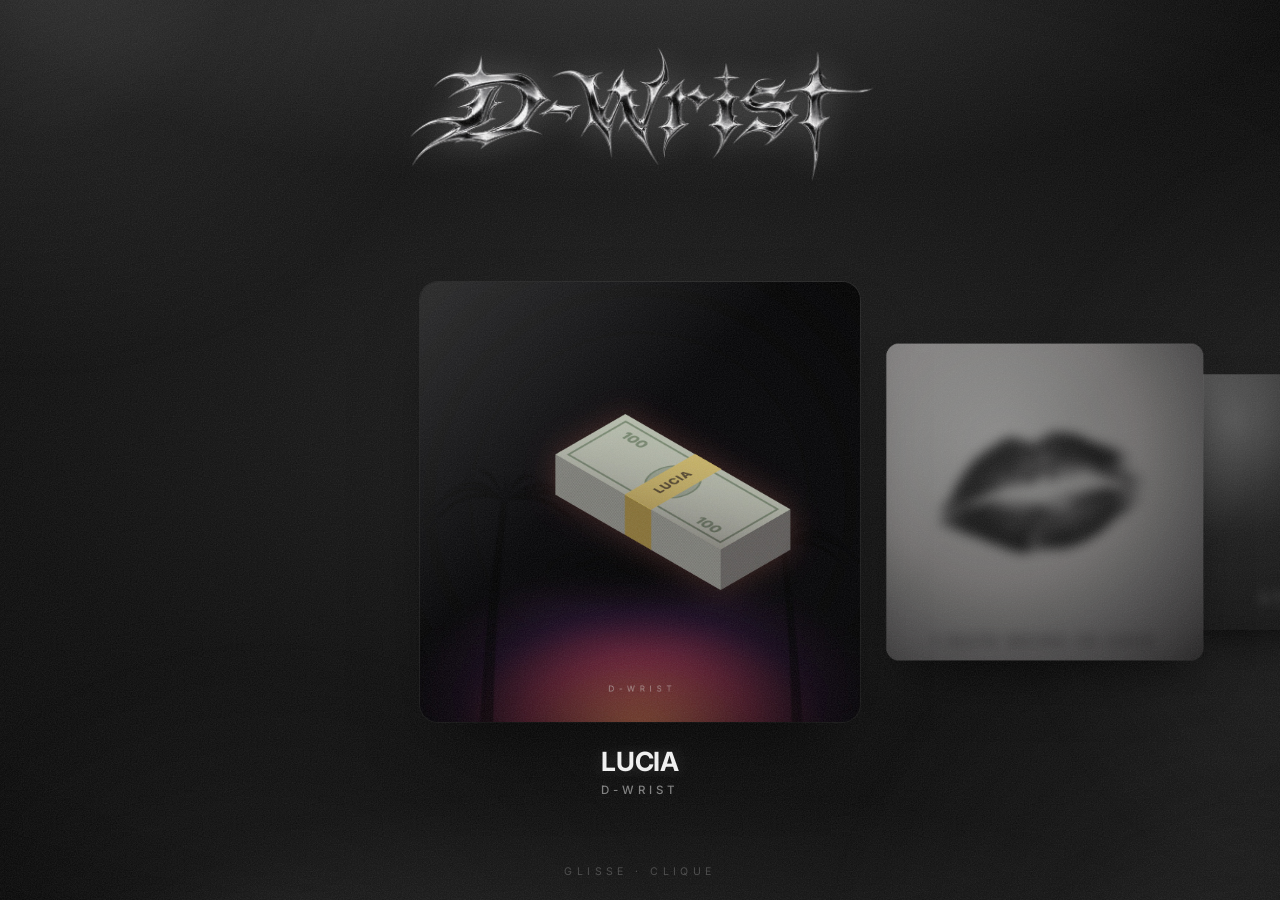
==== commit 0818b90e: "Ambiance Vice (coucher de soleil + HUD cash) et cover pour LUCIA Co-Authored-By: Claude Opus 5.5 <no" ====
--- a/index.html
+++ b/index.html
@@ -38,6 +38,18 @@
     <div class="flashes" id="flashes"></div>
     <div class="bloom" id="bloom"></div>
     <div class="stage-scrim"></div>
+    <!-- « vice » : coucher de soleil, horizon et palmiers -->
+    <div class="vice">
+      <div class="sun"></div>
+      <div class="horizon"></div>
+      <svg class="palm palm--1" viewBox="0 0 46 70"><path d="M24 70C23 50 22 35 24 22" stroke="currentColor" stroke-width="2.4" fill="none"/><path d="M24 22C14 14 6 16 1 22C9 17 17 18 24 22C18 10 10 6 4 7C12 9 19 13 24 22C26 11 33 5 42 6C34 9 28 14 24 22C33 16 40 18 45 24C38 19 31 19 24 22Z" fill="currentColor"/></svg>
+      <svg class="palm palm--2" viewBox="0 0 46 70"><path d="M24 70C23 50 22 35 24 22" stroke="currentColor" stroke-width="2.4" fill="none"/><path d="M24 22C14 14 6 16 1 22C9 17 17 18 24 22C18 10 10 6 4 7C12 9 19 13 24 22C26 11 33 5 42 6C34 9 28 14 24 22C33 16 40 18 45 24C38 19 31 19 24 22Z" fill="currentColor"/></svg>
+    </div>
+    <!-- « vice » aussi : HUD de jeu (compteur de cash, minimap) -->
+    <div class="hud">
+      <div class="hud-cash" id="hudCash">$0</div>
+      <div class="hud-map"></div>
+    </div>
   </div>
 
   <!-- ===== Vue ACCUEIL : logo + carrousel ===== -->
--- a/style.css
+++ b/style.css
@@ -972,12 +972,110 @@
 [data-stage="hell"] .lyric.is-active { text-shadow: 0 0 26px rgba(255, 40, 50, 0.6); }
 
 /* Respect du réglage « réduire les animations » */
+/* ---------- Vice (LUCIA) : coucher de soleil GTA + HUD de jeu ----------
+   Coucher de soleil bas d'écran, palmiers en silhouette ; par-dessus,
+   un compteur de cash (monte sur chaque « cash » chanté) et une minimap. */
+.vice,
+.hud { display: none; }
+[data-mood="vice"] .vice,
+[data-mood="vice"] .hud { display: block; }
+
+body.is-player[data-mood="vice"] .ambiance { opacity: 0.1; }
+body.is-player[data-mood="vice"] .backdrop { opacity: 0.12; }
+[data-mood="vice"] .mood { background: rgba(7, 5, 10, 0.88); }
+[data-mood="vice"] .mood::before,
+[data-mood="vice"] .mood::after { display: none; }
+.vice { position: absolute; inset: 0; }
+.sun {
+  position: absolute;
+  left: -20%;
+  right: -20%;
+  bottom: -4vh;
+  height: 72vh;
+  background: radial-gradient(62% 72% at 50% 100%,
+    rgba(255, 140, 90, 0.75), rgba(240, 70, 120, 0.48) 46%,
+    rgba(120, 40, 160, 0.2) 72%, transparent 92%);
+  animation: sunset 14s ease-in-out infinite alternate;
+}
+@keyframes sunset {
+  from { opacity: 0.8; transform: translateY(1.5vh); }
+  to   { opacity: 1;   transform: translateY(0); }
+}
+.horizon {
+  position: absolute;
+  left: 0;
+  right: 0;
+  bottom: 27vh;
+  height: 1px;
+  background: linear-gradient(90deg, transparent, rgba(255, 170, 140, 0.4), transparent);
+}
+.palm {
+  position: absolute;
+  bottom: 27vh;
+  color: #000;
+  transform-origin: 50% 100%;
+  animation: sway 9s ease-in-out infinite alternate;
+}
+.palm--1 { left: 14%;  width: clamp(54px, 13vw, 110px); height: auto; opacity: 0.85; }
+.palm--2 { right: 12%; width: clamp(38px, 9vw, 76px);   height: auto; opacity: 0.6; animation-delay: -4s; }
+@keyframes sway {
+  from { transform: rotate(-1.5deg); }
+  to   { transform: rotate(1.5deg); }
+}
+[data-mood="vice"] .lyric.is-past { color: #f3d2d6; }
+[data-mood="vice"] .lyric.is-active { text-shadow: 0 0 26px rgba(255, 110, 120, 0.5); }
+[data-mood="vice"] .progress-fill { background: linear-gradient(90deg, #ff6a8a, #ffb070); }
+[data-mood="vice"] .ctrl--play { box-shadow:
+    0 0 28px rgba(255, 120, 110, 0.35),
+    inset 0 1px 0 rgba(255, 255, 255, 0.9),
+    0 12px 30px -12px rgba(0, 0, 0, 0.9); }
+
+.hud { position: absolute; inset: 0; }
+.hud-cash {
+  position: absolute;
+  top: calc(env(safe-area-inset-top) + 78px);
+  right: clamp(18px, 4vw, 40px);
+  font: italic 800 clamp(1.1rem, 4.4vw, 1.6rem)/1 Georgia, "Times New Roman", serif;
+  letter-spacing: 0.02em;
+  color: #8ff0a0;
+  text-shadow: 0 0 12px rgba(110, 230, 130, 0.45), 0 2px 0 #000;
+  font-variant-numeric: tabular-nums;
+  transition: transform 0.25s var(--ease);
+}
+.hud-cash.is-up { transform: scale(1.12); }
+.hud-map {
+  position: absolute;
+  left: clamp(18px, 4vw, 40px);
+  bottom: calc(env(safe-area-inset-bottom) + 26px);
+  width: 52px;
+  height: 52px;
+  border-radius: 50%;
+  border: 1px solid rgba(255, 255, 255, 0.22);
+  background:
+    linear-gradient(35deg, transparent 46%, rgba(255, 255, 255, 0.16) 47% 52%, transparent 53%),
+    linear-gradient(-60deg, transparent 46%, rgba(255, 255, 255, 0.12) 47% 51%, transparent 52%),
+    radial-gradient(circle, rgba(255, 255, 255, 0.06), rgba(0, 0, 0, 0.35));
+  opacity: 0.75;
+}
+.hud-map::after {               /* le joueur, au centre */
+  content: "";
+  position: absolute;
+  left: 50%;
+  top: 50%;
+  margin: -5px -4px;
+  border: 4px solid transparent;
+  border-bottom: 9px solid #fff;
+  border-top: 0;
+}
+
 @media (prefers-reduced-motion: reduce) {
   .light,
   .mood::before,
   .mood::after,
   .beam,
   .smoke,
+  .sun,
+  .palm,
   .grain,
   .logo-text::after,
   .lyrics-empty { animation: none; }
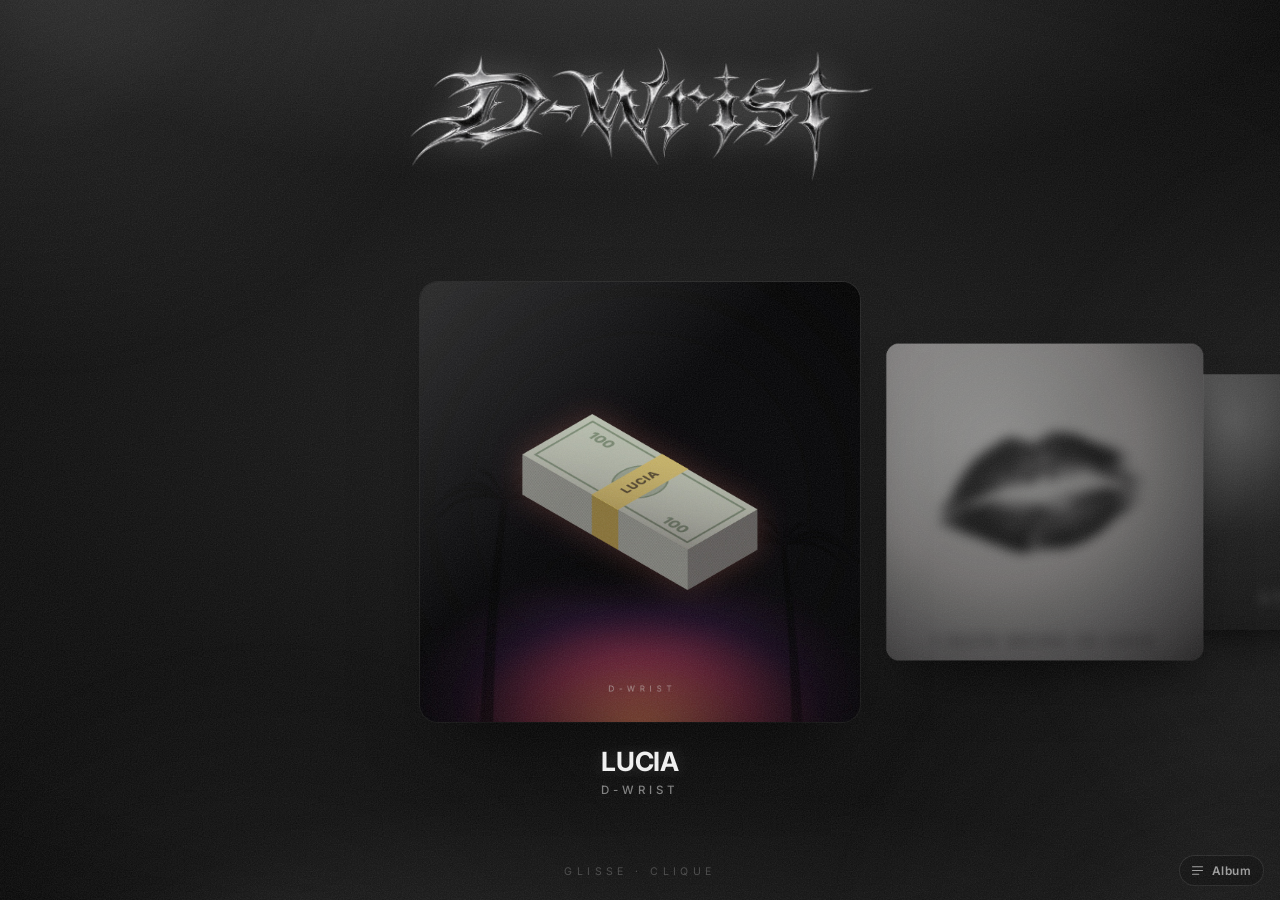
==== commit aee9054b: "Vue Album : tracklist modifiable (mot de passe), mini-lecteur, mode répéter ; ajout de Maggie et JUM" ====
--- a/index.html
+++ b/index.html
@@ -76,7 +76,105 @@
     </div>
 
     <p class="hint" id="hint">glisse&nbsp;·&nbsp;clique</p>
+
+    <!-- Bascule vers la vue Album -->
+    <a class="view-switch" href="#album" aria-label="Vue album">
+      <svg viewBox="0 0 24 24" aria-hidden="true"><path d="M4 6h16M4 12h16M4 18h10"/></svg>
+      <span>Album</span>
+    </a>
   </main>
+
+  <!-- ===== Vue ALBUM : tracklist verticale, ordre modifiable (mot de passe) ===== -->
+  <section id="album" class="view view--album" aria-label="Album" hidden>
+    <a class="view-switch" href="#" aria-label="Retour au carrousel">
+      <svg viewBox="0 0 24 24" aria-hidden="true"><rect x="8" y="5" width="8" height="14" rx="1.5"/><path d="M4 7v10M20 7v10"/></svg>
+      <span>Découvrir</span>
+    </a>
+
+    <div class="album-scroll" id="albumScroll">
+      <header class="album-head">
+        <div class="album-art" id="albumArt"></div>
+        <div class="album-meta">
+          <p class="album-kicker">Album</p>
+          <h1 class="album-title" id="albumTitle">Album</h1>
+          <p class="album-sub" id="albumSub">D-wrist</p>
+          <div class="album-actions">
+            <button class="album-play" id="albumPlay" type="button" aria-label="Lire l'album">
+              <svg viewBox="0 0 24 24" aria-hidden="true"><path d="M8 5.6v12.8a1 1 0 0 0 1.53.85l10.2-6.4a1 1 0 0 0 0-1.7L9.53 4.75A1 1 0 0 0 8 5.6z"/></svg>
+            </button>
+            <button class="album-edit" id="albumEdit" type="button">
+              <svg viewBox="0 0 24 24" aria-hidden="true"><rect x="5" y="11" width="14" height="9" rx="2"/><path d="M8 11V8a4 4 0 0 1 8 0v3"/></svg>
+              <span>Modifier</span>
+            </button>
+          </div>
+        </div>
+      </header>
+
+      <!-- Barre d'édition (visible une fois déverrouillé) -->
+      <div class="album-tools" id="albumTools" hidden>
+        <p class="album-status" id="albumStatus"></p>
+        <div class="album-tools-btns">
+          <button type="button" id="albumReset">Annuler mes changements</button>
+          <button type="button" id="albumExport" class="is-main">Enregistrer album.js</button>
+          <button type="button" id="albumLock">Terminer</button>
+        </div>
+      </div>
+
+      <ol class="tracklist" id="tracklist"></ol>
+
+      <div class="album-out" id="albumOut" hidden>
+        <p class="album-out-label">Hors tracklist</p>
+        <ul class="tracklist tracklist--out" id="tracklistOut"></ul>
+      </div>
+    </div>
+
+    <!-- Mini-lecteur : le morceau joue sans quitter la tracklist -->
+    <div class="mini" id="mini" hidden>
+      <div class="mini-progress" id="miniProgress" role="slider" tabindex="0"
+           aria-label="Position de lecture" aria-valuemin="0" aria-valuemax="100" aria-valuenow="0">
+        <div class="mini-rail"><div class="mini-fill" id="miniFill"></div></div>
+      </div>
+      <div class="mini-row">
+        <img class="mini-cover" id="miniCover" alt="">
+        <div class="mini-meta">
+          <span class="mini-title" id="miniTitle"></span>
+          <span class="mini-time" id="miniTime">0:00 / 0:00</span>
+        </div>
+        <div class="mini-btns">
+          <button class="mini-btn mini-btn--side" id="miniPrev" type="button" aria-label="Morceau précédent">
+            <svg viewBox="0 0 24 24" aria-hidden="true"><path d="M6 5h2.2v14H6z"/><path d="M19 6.3v11.4a1 1 0 0 1-1.55.83l-8.1-5.7a1.04 1.04 0 0 1 0-1.66l8.1-5.7A1 1 0 0 1 19 6.3z"/></svg>
+          </button>
+          <button class="mini-btn mini-btn--play" id="miniPlay" type="button" aria-label="Lecture">
+            <svg class="i-play" viewBox="0 0 24 24" aria-hidden="true"><path d="M8 5.6v12.8a1 1 0 0 0 1.53.85l10.2-6.4a1 1 0 0 0 0-1.7L9.53 4.75A1 1 0 0 0 8 5.6z"/></svg>
+            <svg class="i-pause" viewBox="0 0 24 24" aria-hidden="true"><rect x="6" y="5" width="4.2" height="14" rx="1.2"/><rect x="13.8" y="5" width="4.2" height="14" rx="1.2"/></svg>
+          </button>
+          <button class="mini-btn mini-btn--side" id="miniNext" type="button" aria-label="Morceau suivant">
+            <svg viewBox="0 0 24 24" aria-hidden="true"><path d="M15.8 5H18v14h-2.2z"/><path d="M5 6.3v11.4a1 1 0 0 0 1.55.83l8.1-5.7a1.04 1.04 0 0 0 0-1.66l-8.1-5.7A1 1 0 0 0 5 6.3z"/></svg>
+          </button>
+          <button class="mini-btn mini-btn--side mini-repeat" id="miniRepeat" type="button" aria-label="Répéter : non">
+            <svg viewBox="0 0 24 24" aria-hidden="true"><path d="M17 3l3 3-3 3"/><path d="M4 11V9a3 3 0 0 1 3-3h13"/><path d="M7 21l-3-3 3-3"/><path d="M20 13v2a3 3 0 0 1-3 3H4"/></svg>
+            <span class="mini-repeat-one">1</span>
+          </button>
+          <button class="mini-lyrics" id="miniLyrics" type="button" aria-label="Voir les paroles">
+            <svg viewBox="0 0 24 24" aria-hidden="true"><path d="M4 6h16M4 11h16M4 16h9"/><path d="M18 14v6"/><circle cx="16.4" cy="20" r="1.6"/></svg>
+            <span>Paroles</span>
+          </button>
+        </div>
+      </div>
+    </div>
+  </section>
+
+  <!-- Mot de passe pour modifier la tracklist -->
+  <div class="lock" id="lock" hidden>
+    <form class="lock-box" id="lockForm" autocomplete="off">
+      <p class="lock-title">Modifier la tracklist</p>
+      <input class="lock-input" id="lockInput" type="password" placeholder="Mot de passe" aria-label="Mot de passe">
+      <div class="lock-btns">
+        <button type="button" id="lockCancel">Annuler</button>
+        <button type="submit" class="is-main">Déverrouiller</button>
+      </div>
+    </form>
+  </div>
 
   <!-- ===== Vue MUSIQUE : lecteur + paroles ===== -->
   <section id="player" class="view view--player" aria-label="Lecteur" hidden>
@@ -137,6 +235,7 @@
 
   <!-- Données d'abord, puis le script principal (pas de fetch : marche en file://) -->
   <script src="tracks.js"></script>
+  <script src="album.js"></script>
   <script src="script.js"></script>
 </body>
 </html>
--- a/style.css
+++ b/style.css
@@ -682,6 +682,456 @@
 .toast.is-visible { opacity: 1; transform: translate(-50%, 0); }
 
 /* ==========================================================================
+   VUE ALBUM : tracklist verticale (ordre modifiable avec mot de passe)
+   ========================================================================== */
+
+/* Bascule carrousel ↔ album, en bas à droite */
+.view-switch {
+  position: absolute;
+  right: calc(var(--safe-r) + 16px);
+  bottom: calc(var(--safe-b) + 14px);
+  z-index: 4;
+  display: inline-flex;
+  align-items: center;
+  gap: 7px;
+  padding: 8px 13px 8px 11px;
+  border-radius: 999px;
+  background: rgba(18, 18, 18, 0.72);
+  box-shadow: inset 0 0 0 1px rgba(255, 255, 255, 0.12);
+  -webkit-backdrop-filter: blur(10px);
+  backdrop-filter: blur(10px);
+  color: var(--fg-soft);
+  font-size: 0.74rem;
+  font-weight: 600;
+  letter-spacing: 0.04em;
+  text-decoration: none;
+  transition: color 0.3s var(--ease), background 0.3s var(--ease);
+}
+.view-switch:hover { color: var(--fg); background: rgba(30, 30, 30, 0.85); }
+.view-switch svg {
+  width: 15px;
+  height: 15px;
+  fill: none;
+  stroke: currentColor;
+  stroke-width: 1.8;
+  stroke-linecap: round;
+  stroke-linejoin: round;
+}
+
+.album-scroll {
+  position: absolute;
+  inset: 0;
+  overflow-y: auto;
+  overscroll-behavior: contain;
+  -webkit-overflow-scrolling: touch;
+  padding:
+    calc(var(--safe-t) + clamp(28px, 6vh, 64px))
+    calc(var(--safe-r) + 18px)
+    calc(var(--safe-b) + 90px)
+    calc(var(--safe-l) + 18px);
+}
+.album-scroll > * { max-width: 760px; margin-left: auto; margin-right: auto; }
+
+/* ---------- En-tête : pochette + titre ---------- */
+.album-head {
+  display: flex;
+  flex-direction: column;
+  align-items: center;
+  gap: 22px;
+  margin-bottom: 26px;
+  text-align: center;
+}
+.album-art {
+  width: min(62vw, 270px);
+  aspect-ratio: 1;
+  flex: none;
+  border-radius: var(--cover-radius);
+  overflow: hidden;
+  background: #151515;
+  box-shadow: 0 30px 60px -24px rgba(0, 0, 0, 0.9), 0 0 0 1px rgba(255, 255, 255, 0.06);
+}
+.album-art img { display: block; width: 100%; height: 100%; object-fit: cover; }
+.album-art.is-grid { display: grid; grid-template-columns: 1fr 1fr; }
+
+.album-kicker {
+  font-size: 0.66rem;
+  font-weight: 600;
+  letter-spacing: 0.32em;
+  text-transform: uppercase;
+  color: var(--muted);
+}
+.album-title {
+  margin-top: 6px;
+  font-size: clamp(2rem, 8vw, 3.2rem);
+  font-weight: 800;
+  line-height: 1.05;
+  letter-spacing: -0.03em;
+  overflow-wrap: anywhere;
+}
+.album-sub { margin-top: 8px; font-size: 0.86rem; color: var(--muted); }
+
+.album-actions {
+  display: flex;
+  align-items: center;
+  justify-content: center;
+  gap: 12px;
+  margin-top: 18px;
+}
+.album-play {
+  display: grid;
+  place-items: center;
+  width: 54px;
+  height: 54px;
+  border-radius: 50%;
+  background: var(--fg);
+  color: #0a0a0a;
+  box-shadow: inset 0 1px 0 rgba(255, 255, 255, 0.9), 0 12px 30px -12px rgba(0, 0, 0, 0.9);
+  transition: transform 0.3s var(--ease);
+}
+.album-play:hover { transform: scale(1.05); }
+.album-play svg { width: 22px; height: 22px; fill: currentColor; margin-left: 2px; }
+.album-edit {
+  display: inline-flex;
+  align-items: center;
+  gap: 7px;
+  padding: 10px 15px;
+  border-radius: 999px;
+  box-shadow: inset 0 0 0 1px rgba(255, 255, 255, 0.16);
+  color: var(--fg-soft);
+  font-size: 0.8rem;
+  font-weight: 600;
+}
+.album-edit:hover { color: var(--fg); }
+.album-edit svg {
+  width: 15px;
+  height: 15px;
+  fill: none;
+  stroke: currentColor;
+  stroke-width: 1.8;
+  stroke-linecap: round;
+}
+
+/* Titre modifiable en mode édition */
+.is-editing .album-title {
+  -webkit-user-select: text;
+  user-select: text;
+  cursor: text;
+  border-radius: 8px;
+  box-shadow: 0 1px 0 rgba(255, 255, 255, 0.3);
+}
+.is-editing .album-title:focus { box-shadow: 0 0 0 1px rgba(255, 255, 255, 0.4); outline: none; }
+
+/* ---------- Barre d'édition ---------- */
+.album-tools {
+  display: flex;
+  flex-direction: column;
+  gap: 12px;
+  margin-bottom: 14px;
+  padding: 14px;
+  border-radius: 14px;
+  background: rgba(255, 255, 255, 0.04);
+  box-shadow: inset 0 0 0 1px rgba(255, 255, 255, 0.08);
+}
+.album-status { font-size: 0.8rem; line-height: 1.45; color: var(--fg-soft); }
+.album-tools-btns { display: flex; flex-wrap: wrap; gap: 8px; }
+.album-tools-btns button,
+.lock-btns button {
+  padding: 9px 14px;
+  border-radius: 999px;
+  font-size: 0.78rem;
+  font-weight: 600;
+  color: var(--fg-soft);
+  box-shadow: inset 0 0 0 1px rgba(255, 255, 255, 0.16);
+}
+.album-tools-btns button:disabled { opacity: 0.35; cursor: default; }
+.album-tools-btns .is-main,
+.lock-btns .is-main { background: var(--fg); color: #0a0a0a; box-shadow: none; }
+
+/* ---------- Liste des morceaux ---------- */
+.tracklist { list-style: none; }
+.tl-row {
+  position: relative;
+  display: grid;
+  grid-template-columns: 26px 48px 1fr auto auto;
+  align-items: center;
+  gap: 14px;
+  padding: 8px 10px;
+  border-radius: 12px;
+  cursor: pointer;
+  transition: background 0.25s var(--ease);
+}
+.tl-row:hover { background: rgba(255, 255, 255, 0.05); }
+.is-editing .tl-row { cursor: default; }
+.tl-num {
+  text-align: center;
+  font-size: 0.88rem;
+  font-variant-numeric: tabular-nums;
+  color: var(--muted);
+}
+.tl-cover {
+  width: 48px;
+  height: 48px;
+  border-radius: 6px;
+  object-fit: cover;
+  background: #151515;
+}
+.tl-meta { display: flex; flex-direction: column; gap: 3px; min-width: 0; }
+.tl-title {
+  font-size: 0.98rem;
+  font-weight: 700;
+  letter-spacing: -0.01em;
+  white-space: nowrap;
+  overflow: hidden;
+  text-overflow: ellipsis;
+}
+.tl-artist { font-size: 0.8rem; color: var(--muted); }
+
+/* Morceau chargé dans le lecteur */
+.tl-row.is-current .tl-num { font-size: 0; }
+.tl-row.is-current .tl-num::after { content: "♪"; font-size: 1rem; color: var(--fg); }
+
+.tl-toggle,
+.tl-handle {
+  display: grid;
+  place-items: center;
+  width: 36px;
+  height: 36px;
+  border-radius: 50%;
+  color: var(--muted);
+}
+.tl-toggle:hover,
+.tl-handle:hover { color: var(--fg); background: rgba(255, 255, 255, 0.06); }
+.tl-toggle svg,
+.tl-handle svg {
+  width: 18px;
+  height: 18px;
+  fill: none;
+  stroke: currentColor;
+  stroke-width: 2;
+  stroke-linecap: round;
+}
+.tl-handle { touch-action: none; cursor: grab; }
+.tl-row.is-dragging {
+  z-index: 2;
+  background: rgba(40, 40, 40, 0.95);
+  box-shadow: 0 18px 40px -14px rgba(0, 0, 0, 0.9), inset 0 0 0 1px rgba(255, 255, 255, 0.1);
+  transition: none;
+}
+.tl-row.is-dragging .tl-handle { cursor: grabbing; }
+
+.album-out { margin-top: 26px; }
+.album-out-label {
+  margin: 0 auto 8px;
+  padding-left: 10px;
+  font-size: 0.66rem;
+  font-weight: 600;
+  letter-spacing: 0.32em;
+  text-transform: uppercase;
+  color: var(--faint);
+}
+.tracklist--out .tl-row { opacity: 0.55; }
+.tracklist--out .tl-row:hover { opacity: 0.85; }
+
+/* ---------- Mini-lecteur (bas de la vue album) ---------- */
+.mini {
+  position: absolute;
+  left: calc(var(--safe-l) + 10px);
+  right: calc(var(--safe-r) + 10px);
+  bottom: calc(var(--safe-b) + 10px);
+  z-index: 5;
+  max-width: 760px;
+  margin: 0 auto;
+  border-radius: 16px;
+  background: rgba(22, 22, 22, 0.88);
+  box-shadow: inset 0 0 0 1px rgba(255, 255, 255, 0.1), 0 24px 50px -18px #000;
+  -webkit-backdrop-filter: blur(16px);
+  backdrop-filter: blur(16px);
+  overflow: hidden;
+  animation: mini-in 0.5s var(--ease);
+}
+@keyframes mini-in {
+  from { opacity: 0; transform: translateY(16px); }
+  to   { opacity: 1; transform: none; }
+}
+/* Barre fine en haut, zone de clic plus haute que le trait */
+.mini-progress {
+  position: relative;
+  height: 14px;
+  margin-bottom: -10px;
+  cursor: pointer;
+  touch-action: none;
+}
+.mini-rail {
+  position: absolute;
+  left: 0;
+  right: 0;
+  top: 0;
+  height: 3px;
+  background: rgba(255, 255, 255, 0.12);
+}
+.mini-fill {
+  height: 100%;
+  background: var(--fg);
+  transform-origin: 0 50%;
+  transform: scaleX(0);
+}
+.mini-progress:hover .mini-rail { height: 5px; }
+
+.mini-row {
+  display: flex;
+  align-items: center;
+  gap: 12px;
+  padding: 10px 10px 10px 10px;
+}
+.mini-cover {
+  width: 44px;
+  height: 44px;
+  flex: none;
+  border-radius: 7px;
+  object-fit: cover;
+  background: #151515;
+}
+.mini-meta { display: flex; flex-direction: column; gap: 3px; min-width: 0; flex: 1; }
+.mini-title {
+  font-size: 0.9rem;
+  font-weight: 700;
+  white-space: nowrap;
+  overflow: hidden;
+  text-overflow: ellipsis;
+}
+.mini-time { font-size: 0.72rem; color: var(--muted); font-variant-numeric: tabular-nums; }
+
+.mini-btns { display: flex; align-items: center; gap: 2px; flex: none; }
+.mini-btn {
+  display: grid;
+  place-items: center;
+  width: 38px;
+  height: 38px;
+  border-radius: 50%;
+}
+.mini-btn svg { width: 18px; height: 18px; fill: currentColor; }
+.mini-btn--side { color: var(--fg-soft); }
+.mini-btn--side:hover { color: var(--fg); }
+.mini-btn--play { width: 42px; height: 42px; background: var(--fg); color: #0a0a0a; }
+.mini-btn--play svg { width: 18px; height: 18px; }
+.mini-btn--play .i-pause,
+.mini-btn--play.is-playing .i-play { display: none; }
+.mini-btn--play.is-playing .i-pause { display: block; }
+/* Répéter : gris (non), blanc + point (album), blanc + « 1 » (morceau) */
+.mini-repeat { position: relative; color: var(--faint); }
+.mini-repeat svg { fill: none; stroke: currentColor; stroke-width: 1.9; stroke-linecap: round; stroke-linejoin: round; }
+.mini-repeat[data-mode="all"],
+.mini-repeat[data-mode="one"] { color: var(--fg); }
+.mini-repeat[data-mode="all"]::after,
+.mini-repeat[data-mode="one"]::after {
+  content: "";
+  position: absolute;
+  left: 50%;
+  bottom: 3px;
+  width: 4px;
+  height: 4px;
+  margin-left: -2px;
+  border-radius: 50%;
+  background: currentColor;
+}
+.mini-repeat-one {
+  display: none;
+  position: absolute;
+  top: 5px;
+  right: 4px;
+  min-width: 13px;
+  height: 13px;
+  border-radius: 7px;
+  background: var(--fg);
+  color: #0a0a0a;
+  font-size: 9px;
+  font-weight: 800;
+  line-height: 13px;
+  text-align: center;
+}
+.mini-repeat[data-mode="one"] .mini-repeat-one { display: block; }
+
+.mini-lyrics {
+  display: inline-flex;
+  align-items: center;
+  gap: 6px;
+  margin-left: 6px;
+  padding: 9px 12px;
+  border-radius: 999px;
+  box-shadow: inset 0 0 0 1px rgba(255, 255, 255, 0.16);
+  color: var(--fg-soft);
+  font-size: 0.76rem;
+  font-weight: 600;
+}
+.mini-lyrics:hover { color: var(--fg); }
+.mini-lyrics svg {
+  width: 16px;
+  height: 16px;
+  fill: none;
+  stroke: currentColor;
+  stroke-width: 1.8;
+  stroke-linecap: round;
+}
+
+/* Mini-lecteur visible : on libère la place en bas */
+.has-mini .view--album .view-switch { bottom: calc(var(--safe-b) + 92px); }
+.has-mini .album-scroll { padding-bottom: calc(var(--safe-b) + 160px); }
+
+@media (max-width: 420px) {
+  .mini-lyrics span { display: none; }       /* icône seule sur petit écran */
+  .mini-lyrics { padding: 9px; margin-left: 2px; }
+  .mini-row { gap: 10px; }
+}
+
+/* ---------- Fenêtre mot de passe ---------- */
+.lock {
+  position: fixed;
+  inset: 0;
+  z-index: 80;
+  display: grid;
+  place-items: center;
+  padding: 20px;
+  background: rgba(0, 0, 0, 0.62);
+  -webkit-backdrop-filter: blur(8px);
+  backdrop-filter: blur(8px);
+}
+.lock-box {
+  width: min(100%, 340px);
+  padding: 22px;
+  border-radius: 18px;
+  background: #121212;
+  box-shadow: inset 0 0 0 1px rgba(255, 255, 255, 0.1), 0 30px 80px -20px #000;
+}
+.lock-title { font-weight: 700; margin-bottom: 14px; }
+.lock-input {
+  width: 100%;
+  padding: 12px 14px;
+  border: 0;
+  border-radius: 10px;
+  background: rgba(255, 255, 255, 0.07);
+  box-shadow: inset 0 0 0 1px rgba(255, 255, 255, 0.12);
+  color: var(--fg);
+  font: inherit;
+  font-size: 16px;            /* évite le zoom auto sur iOS */
+  -webkit-user-select: text;
+  user-select: text;
+}
+.lock-input:focus { outline: none; box-shadow: inset 0 0 0 1px rgba(255, 255, 255, 0.45); }
+.lock-btns { display: flex; justify-content: flex-end; gap: 8px; margin-top: 14px; }
+.lock-box.is-wrong { animation: shake 0.4s var(--ease); }
+.lock-box.is-wrong .lock-input { box-shadow: inset 0 0 0 1px rgba(255, 90, 90, 0.7); }
+@keyframes shake {
+  20%, 60% { transform: translateX(-7px); }
+  40%, 80% { transform: translateX(7px); }
+}
+
+@media (min-width: 700px) {
+  .album-head { flex-direction: row; align-items: flex-end; text-align: left; gap: 30px; }
+  .album-art { width: 230px; }
+  .album-actions { justify-content: flex-start; }
+}
+
+/* ==========================================================================
    RESPONSIVE (mobile d'abord → on agrandit ensuite)
    ========================================================================== */
 
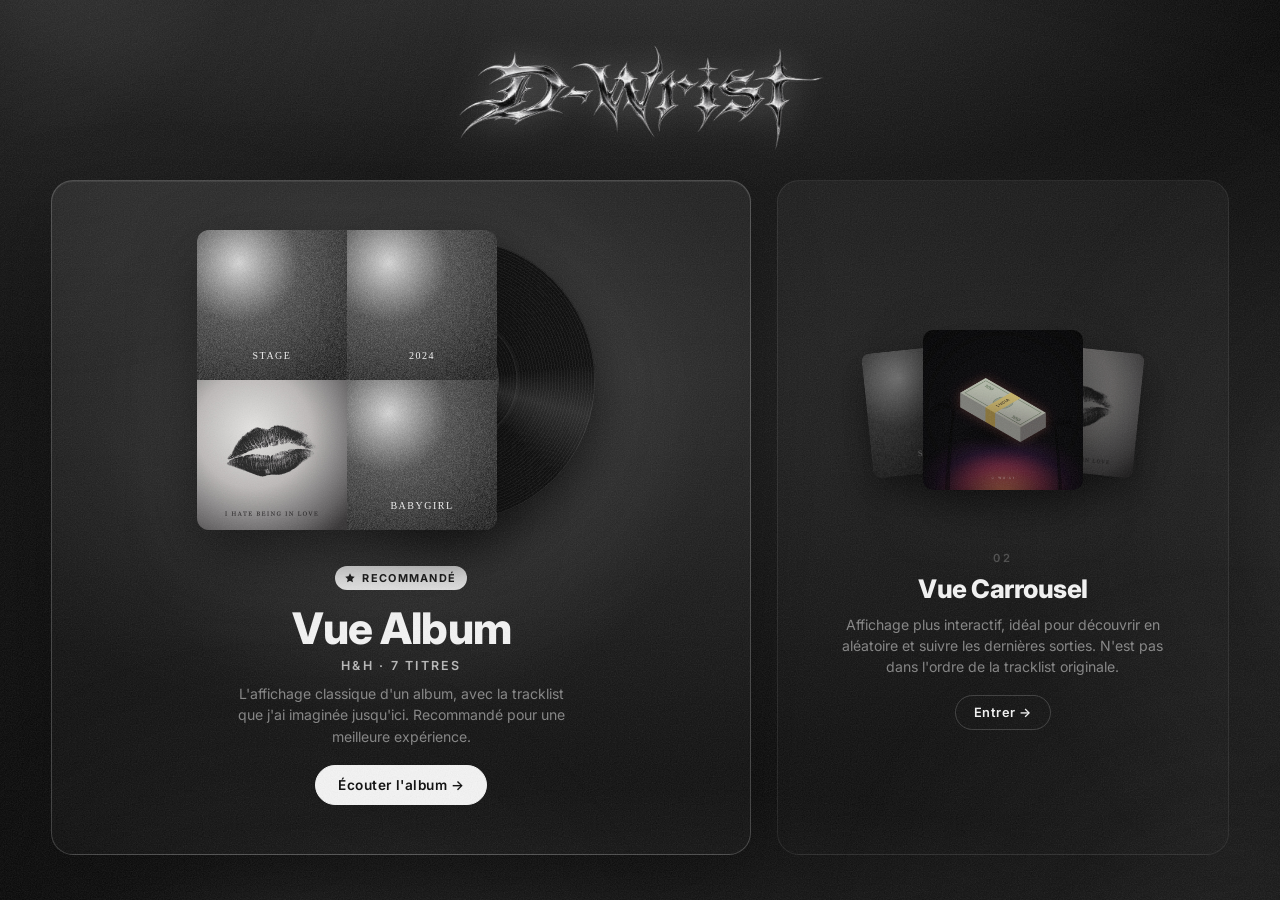
==== commit 15566003: "Menu d'accueil : choix entre la vue Album (mise en avant) et la vue Carrousel Co-Authored-By: Claude" ====
--- a/index.html
+++ b/index.html
@@ -12,7 +12,7 @@
   <link rel="preconnect" href="https://fonts.gstatic.com" crossorigin>
   <link href="https://fonts.googleapis.com/css2?family=Inter:wght@400;500;600;700;800&family=UnifrakturMaguntia&display=swap" rel="stylesheet">
 
-  <link rel="stylesheet" href="style.css">
+  <link rel="stylesheet" href="style.css?v=20261126">
 </head>
 <body>
 
@@ -52,6 +52,40 @@
     </div>
   </div>
 
+  <!-- ===== MENU d'arrivée : choix entre la vue Album et la vue Carrousel ===== -->
+  <section id="menu" class="view view--menu" aria-label="Choisir un affichage" hidden>
+    <header class="logo">
+      <span class="logo-link">
+        <img class="logo-img" src="assets/logo.png" alt="D-wrist"
+             onload="this.closest('.logo').classList.add('has-img')"
+             onerror="this.remove()">
+        <span class="logo-text" data-text="D-wrist">D-wrist</span>
+      </span>
+    </header>
+
+    <div class="menu-choices">
+      <a class="menu-choice menu-choice--album" href="#album">
+        <div class="menu-visual menu-record" id="menuAlbumVis" aria-hidden="true"></div>
+        <div class="menu-text">
+          <span class="menu-badge"><svg viewBox="0 0 24 24" aria-hidden="true"><path d="M12 2.5l2.9 6.1 6.6.8-4.9 4.6 1.3 6.6L12 17.3l-5.9 3.3 1.3-6.6-4.9-4.6 6.6-.8z"/></svg>Recommandé</span>
+          <h2 class="menu-title">Vue Album</h2>
+          <p class="menu-meta" id="menuAlbumMeta"></p>
+          <p class="menu-desc">L'affichage classique d'un album, avec la tracklist que j'ai imaginée jusqu'ici. Recommandé pour une meilleure expérience.</p>
+          <span class="menu-go menu-go--main">Écouter l'album <span aria-hidden="true">→</span></span>
+        </div>
+      </a>
+      <a class="menu-choice menu-choice--car" href="#decouvrir">
+        <div class="menu-visual menu-fan" id="menuCarVis" aria-hidden="true"></div>
+        <div class="menu-text">
+          <span class="menu-num">02</span>
+          <h2 class="menu-title">Vue Carrousel</h2>
+          <p class="menu-desc">Affichage plus interactif, idéal pour découvrir en aléatoire et suivre les dernières sorties. N'est pas dans l'ordre de la tracklist originale.</p>
+          <span class="menu-go">Entrer <span aria-hidden="true">→</span></span>
+        </div>
+      </a>
+    </div>
+  </section>
+
   <!-- ===== Vue ACCUEIL : logo + carrousel ===== -->
   <main id="home" class="view view--home">
     <header class="logo">
@@ -86,7 +120,7 @@
 
   <!-- ===== Vue ALBUM : tracklist verticale, ordre modifiable (mot de passe) ===== -->
   <section id="album" class="view view--album" aria-label="Album" hidden>
-    <a class="view-switch" href="#" aria-label="Retour au carrousel">
+    <a class="view-switch" href="#decouvrir" aria-label="Vue carrousel">
       <svg viewBox="0 0 24 24" aria-hidden="true"><rect x="8" y="5" width="8" height="14" rx="1.5"/><path d="M4 7v10M20 7v10"/></svg>
       <span>Découvrir</span>
     </a>
@@ -233,9 +267,10 @@
   <!-- Un seul lecteur audio, qui ne précharge que les métadonnées -->
   <audio id="audio" preload="metadata"></audio>
 
-  <!-- Données d'abord, puis le script principal (pas de fetch : marche en file://) -->
-  <script src="tracks.js"></script>
-  <script src="album.js"></script>
-  <script src="script.js"></script>
+  <!-- Données d'abord, puis le script principal (pas de fetch : marche en file://).
+       ?v=… force les téléphones à recharger les fichiers après une mise à jour. -->
+  <script src="tracks.js?v=20261126"></script>
+  <script src="album.js?v=20261126"></script>
+  <script src="script.js?v=20261126"></script>
 </body>
 </html>
--- a/style.css
+++ b/style.css
@@ -1530,3 +1530,287 @@
   .logo-text::after,
   .lyrics-empty { animation: none; }
 }
+
+/* ==========================================================================
+   MENU D'ARRIVÉE (choix Album / Carrousel)
+   ========================================================================== */
+
+.view--menu {
+  display: flex;
+  flex-direction: column;
+  padding:
+    calc(var(--safe-t) + clamp(96px, 20vh, 190px))
+    calc(var(--safe-r) + clamp(16px, 4vw, 56px))
+    calc(var(--safe-b) + clamp(16px, 5vh, 56px))
+    calc(var(--safe-l) + clamp(16px, 4vw, 56px));
+}
+.view--menu .logo-text { font-size: clamp(2.4rem, min(12vw, 11vh), 5.6rem); }
+.view--menu .logo-img { width: min(62vw, 400px); max-height: 14vh; }
+
+.menu-choices {
+  flex: 1;
+  min-height: 0;
+  display: grid;
+  grid-template-columns: 1fr 1fr;
+  gap: clamp(12px, 2vw, 28px);
+  max-width: 1200px;
+  width: 100%;
+  margin: 0 auto;
+}
+
+.menu-choice {
+  position: relative;
+  display: flex;
+  flex-direction: column;
+  align-items: center;
+  justify-content: center;
+  gap: clamp(20px, 4vh, 44px);
+  min-height: 0;
+  padding: clamp(20px, 4vh, 48px) clamp(18px, 3vw, 44px);
+  border: 1px solid rgba(255, 255, 255, 0.08);
+  border-radius: 22px;
+  background: linear-gradient(180deg, rgba(255, 255, 255, 0.045), rgba(255, 255, 255, 0.01));
+  color: inherit;
+  text-decoration: none;
+  overflow: hidden;
+  transition: border-color 0.4s var(--ease), background 0.4s var(--ease), opacity 0.4s var(--ease), transform 0.5s var(--ease);
+  animation: menu-in 0.9s var(--ease) both;
+}
+.menu-choice--car { animation-delay: 0.08s; }
+@keyframes menu-in {
+  from { opacity: 0; transform: translateY(18px); }
+}
+/* halo derrière le visuel */
+.menu-choice::before {
+  content: "";
+  position: absolute;
+  left: 50%;
+  top: 38%;
+  width: 70%;
+  aspect-ratio: 1;
+  translate: -50% -50%;
+  border-radius: 50%;
+  background: radial-gradient(closest-side, rgba(255, 255, 255, 0.10), transparent);
+  opacity: 0.6;
+  transition: opacity 0.5s var(--ease);
+  pointer-events: none;
+}
+.menu-choice:hover, .menu-choice:focus-visible {
+  border-color: rgba(255, 255, 255, 0.22);
+  background: linear-gradient(180deg, rgba(255, 255, 255, 0.07), rgba(255, 255, 255, 0.02));
+  outline: none;
+}
+.menu-choice:hover::before { opacity: 1; }
+.menu-choices:hover .menu-choice:not(:hover) { opacity: 0.55; }
+.menu-choice:active { transform: scale(0.985); }
+
+/* ---- Visuels ---- */
+.menu-visual {
+  position: relative;
+  width: clamp(130px, min(24vw, 32vh), 280px);
+  aspect-ratio: 1;
+  flex: none;
+}
+.menu-art {
+  width: 100%;
+  height: 100%;
+  display: grid;
+  grid-template-columns: 1fr 1fr;
+  border-radius: 12px;
+  overflow: hidden;
+  box-shadow: 0 24px 60px rgba(0, 0, 0, 0.6);
+  transition: transform 0.6s var(--ease);
+}
+.menu-art img, .menu-fan img { display: block; width: 100%; height: 100%; object-fit: cover; }
+.menu-choice:hover .menu-art { transform: translateY(-6px) scale(1.03); }
+
+.menu-fan img {
+  position: absolute;
+  inset: 12%;
+  width: 76%;
+  height: 76%;
+  border-radius: 10px;
+  box-shadow: 0 20px 50px rgba(0, 0, 0, 0.65);
+  transition: transform 0.6s var(--ease), filter 0.6s var(--ease);
+}
+.menu-fan img:nth-child(1) { z-index: 3; }
+.menu-fan img:nth-child(2) { z-index: 2; transform: translateX(46%) scale(0.78) rotate(6deg); filter: brightness(0.55); }
+.menu-fan img:nth-child(3) { z-index: 1; transform: translateX(-46%) scale(0.78) rotate(-6deg); filter: brightness(0.55); }
+.menu-choice:hover .menu-fan img:nth-child(1) { transform: translateY(-6px) scale(1.04); }
+.menu-choice:hover .menu-fan img:nth-child(2) { transform: translateX(58%) scale(0.8) rotate(9deg); }
+.menu-choice:hover .menu-fan img:nth-child(3) { transform: translateX(-58%) scale(0.8) rotate(-9deg); }
+
+/* ---- Texte ---- */
+.menu-text {
+  display: flex;
+  flex-direction: column;
+  align-items: center;
+  text-align: center;
+  max-width: 34ch;
+}
+.menu-num {
+  font-size: 0.7rem;
+  font-weight: 600;
+  letter-spacing: 0.3em;
+  color: var(--faint);
+}
+.menu-title {
+  margin-top: 8px;
+  font-size: clamp(1.4rem, 2.6vw, 2.1rem);
+  font-weight: 800;
+  letter-spacing: -0.02em;
+}
+.menu-desc {
+  margin-top: 10px;
+  font-size: clamp(0.82rem, 1.1vw, 0.95rem);
+  line-height: 1.5;
+  color: var(--muted);
+}
+.menu-go {
+  margin-top: 18px;
+  padding: 9px 18px;
+  border: 1px solid rgba(255, 255, 255, 0.18);
+  border-radius: 999px;
+  font-size: 0.8rem;
+  font-weight: 600;
+  letter-spacing: 0.04em;
+  transition: background 0.4s var(--ease), color 0.4s var(--ease);
+}
+.menu-choice:hover .menu-go { background: var(--fg); color: #0a0a0a; }
+
+/* Téléphone : les deux choix l'un au-dessus de l'autre, visuel à gauche */
+@media (max-width: 699px) {
+  .view--menu { padding-top: calc(var(--safe-t) + clamp(84px, 15vh, 130px)); }
+  .menu-choices { grid-template-columns: 1fr; grid-template-rows: 1fr 1fr; }
+  .menu-choice {
+    flex-direction: row;
+    gap: 18px;
+    padding: 18px;
+  }
+  .menu-visual { width: clamp(96px, 30vw, 130px); }
+  .menu-text { align-items: flex-start; text-align: left; flex: 1; }
+  .menu-title { margin-top: 4px; font-size: 1.35rem; }
+  .menu-desc { margin-top: 6px; font-size: 0.8rem; }
+  .menu-go { margin-top: 12px; padding: 7px 14px; }
+  .menu-choices:hover .menu-choice:not(:hover) { opacity: 1; }
+  .menu-fan img { inset: 14%; width: 72%; height: 72%; }
+  .menu-fan img:nth-child(2) { transform: translateX(30%) scale(0.8) rotate(6deg); }
+  .menu-fan img:nth-child(3) { transform: translateX(-30%) scale(0.8) rotate(-6deg); }
+}
+
+@media (prefers-reduced-motion: reduce) {
+  .menu-choice { animation: none; }
+}
+
+/* ---- Mise en avant de la vue Album ---- */
+.menu-choices { grid-template-columns: 1.55fr 1fr; }
+
+.menu-choice--album {
+  border-color: rgba(255, 255, 255, 0.2);
+  background:
+    radial-gradient(90% 70% at 40% 30%, rgba(255, 255, 255, 0.09), transparent 70%),
+    linear-gradient(180deg, rgba(255, 255, 255, 0.06), rgba(255, 255, 255, 0.015));
+  box-shadow: 0 30px 80px rgba(0, 0, 0, 0.45), inset 0 1px 0 rgba(255, 255, 255, 0.08);
+}
+.menu-choice--album::before { opacity: 1; width: 85%; }
+.menu-choice--car .menu-visual { width: clamp(110px, min(17vw, 24vh), 210px); }
+.menu-choice--car .menu-title { font-size: clamp(1.2rem, 2vw, 1.6rem); }
+
+/* Pochette + vinyle qui en dépasse */
+.menu-record {
+  width: clamp(150px, min(26vw, 34vh), 300px);
+  translate: -18% 0;                 /* recentre l'ensemble pochette + disque */
+}
+.menu-record .menu-art { position: relative; z-index: 2; }
+.menu-vinyl {
+  position: absolute;
+  inset: 3%;
+  z-index: 1;
+  border-radius: 50%;
+  background:
+    radial-gradient(circle, transparent 31%, rgba(255, 255, 255, 0.07) 31.5%, transparent 33%),
+    repeating-radial-gradient(circle, #0b0b0b 0 2px, #161616 2px 3px),
+    #0d0d0d;
+  box-shadow: 0 20px 50px rgba(0, 0, 0, 0.7), inset 0 0 0 1px rgba(255, 255, 255, 0.06);
+  transform: translateX(38%);
+  transition: transform 0.9s var(--ease);
+}
+/* reflet sur les sillons */
+.menu-vinyl::after {
+  content: "";
+  position: absolute;
+  inset: 0;
+  border-radius: 50%;
+  background: conic-gradient(from 40deg, transparent 0 12%, rgba(255, 255, 255, 0.13) 18%, transparent 26% 62%, rgba(255, 255, 255, 0.08) 68%, transparent 76%);
+}
+.menu-vinyl-label {
+  position: absolute;
+  inset: 34%;
+  border-radius: 50%;
+  overflow: hidden;
+  animation: spin 6s linear infinite;
+  animation-play-state: paused;
+}
+.menu-vinyl-label img { width: 100%; height: 100%; object-fit: cover; display: block; }
+.menu-vinyl-label::after {          /* trou central */
+  content: "";
+  position: absolute;
+  left: 50%; top: 50%;
+  width: 9%; aspect-ratio: 1;
+  translate: -50% -50%;
+  border-radius: 50%;
+  background: #050505;
+}
+@keyframes spin { to { rotate: 360deg; } }
+.menu-choice--album:hover .menu-vinyl { transform: translateX(52%); }
+.menu-choice--album:hover .menu-vinyl-label { animation-play-state: running; }
+
+/* Badge « Recommandé » */
+.menu-badge {
+  display: inline-flex;
+  align-items: center;
+  gap: 6px;
+  padding: 5px 11px 5px 9px;
+  border-radius: 999px;
+  background: rgba(255, 255, 255, 0.92);
+  color: #0a0a0a;
+  font-size: 0.68rem;
+  font-weight: 700;
+  letter-spacing: 0.12em;
+  text-transform: uppercase;
+}
+.menu-badge svg { width: 12px; height: 12px; fill: currentColor; }
+.menu-choice--album .menu-title { font-size: clamp(1.7rem, 3.4vw, 2.8rem); margin-top: 12px; }
+.menu-meta {
+  margin-top: 4px;
+  font-size: 0.78rem;
+  font-weight: 600;
+  letter-spacing: 0.18em;
+  text-transform: uppercase;
+  color: var(--fg-soft);
+}
+.menu-go--main {
+  padding: 11px 22px;
+  background: var(--fg);
+  color: #0a0a0a;
+  border-color: var(--fg);
+  font-size: 0.85rem;
+}
+.menu-choice--album:hover .menu-go--main { background: #fff; box-shadow: 0 0 30px rgba(255, 255, 255, 0.25); }
+
+@media (max-width: 699px) {
+  .menu-choices { grid-template-columns: 1fr; grid-template-rows: auto auto; align-content: center; }
+  .menu-choice--album { flex-direction: column; gap: 22px; padding: 26px 20px 22px; }
+  .menu-choice--album .menu-text { align-items: center; text-align: center; }
+  .menu-record { width: clamp(130px, 40vw, 180px); }
+  .menu-choice--album .menu-title { font-size: 1.8rem; }
+  .menu-choice--car { padding: 14px 16px; }
+  .menu-choice--car .menu-visual { width: 84px; }
+  .menu-choice--car .menu-title { font-size: 1.1rem; }
+  .menu-choice--car .menu-num { display: none; }
+  .menu-choice--car .menu-go { margin-top: 8px; }
+}
+
+@media (prefers-reduced-motion: reduce) {
+  .menu-vinyl-label { animation: none; }
+}
